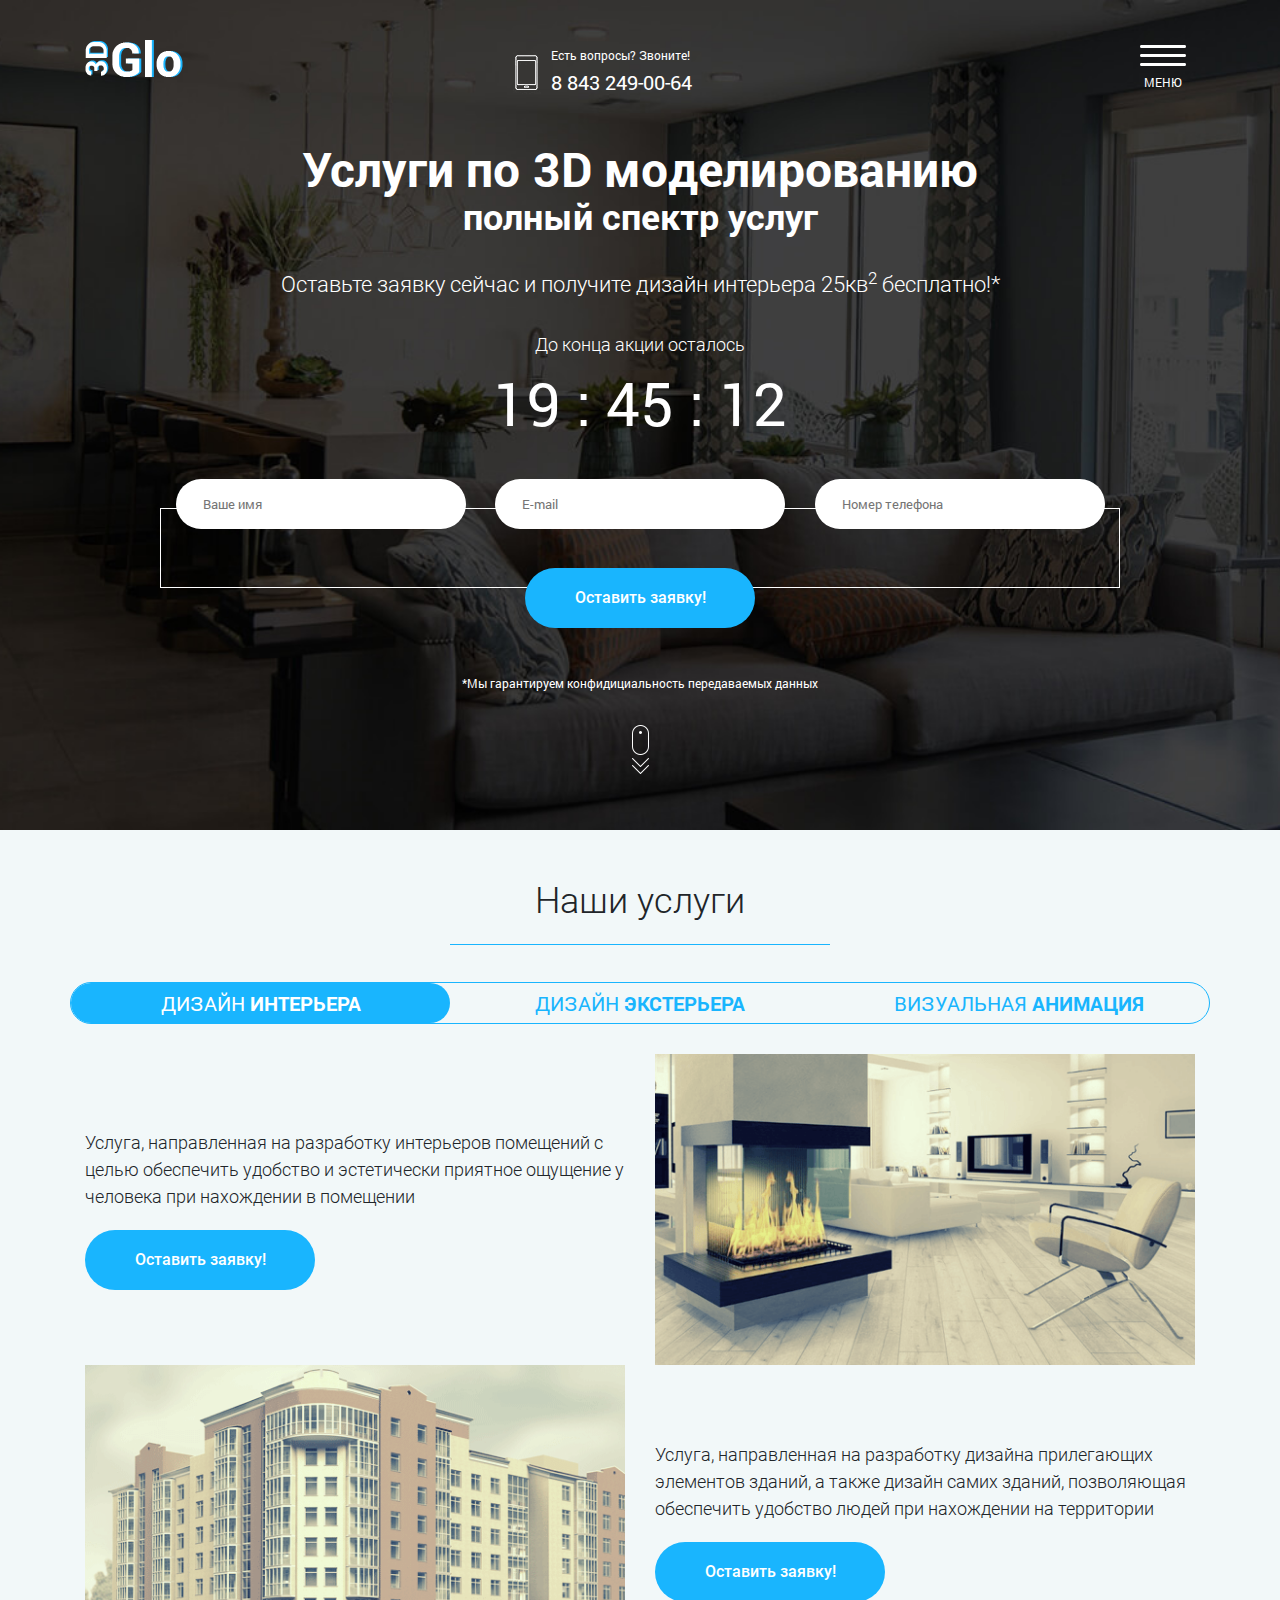
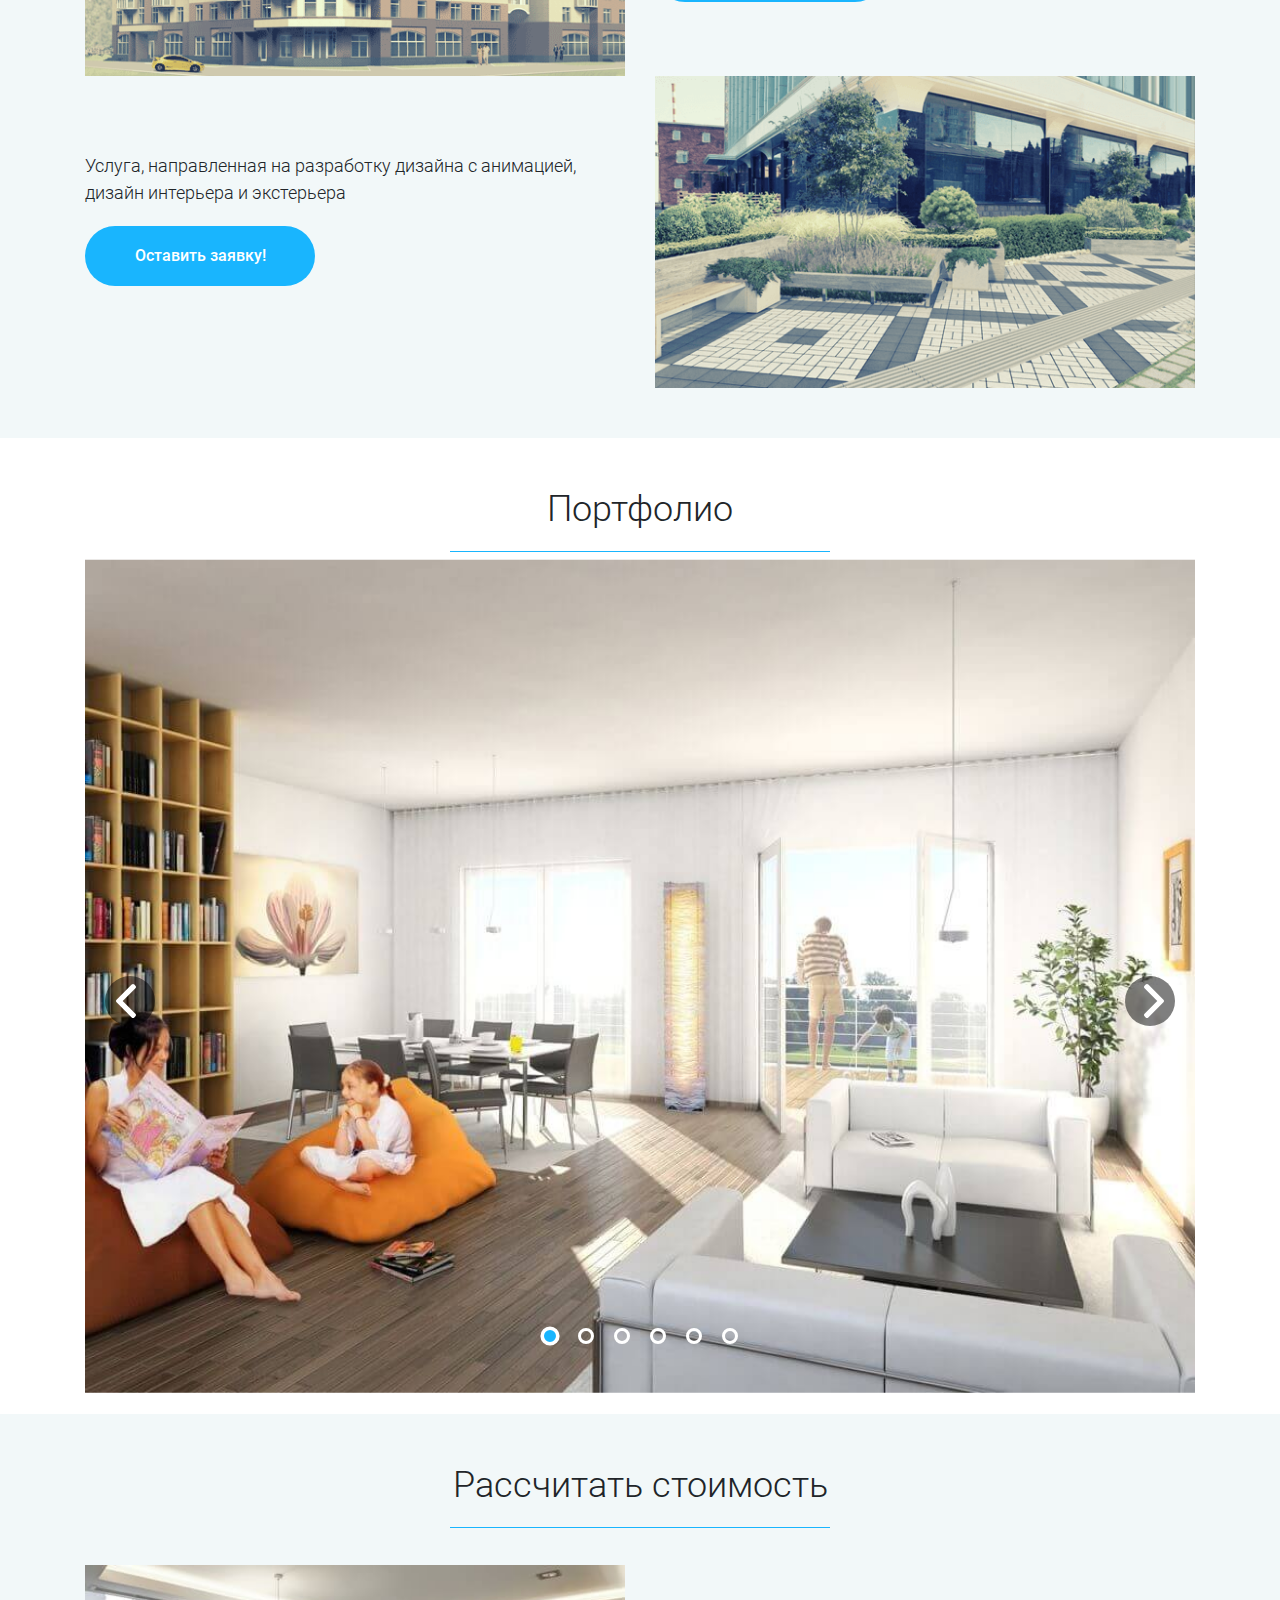
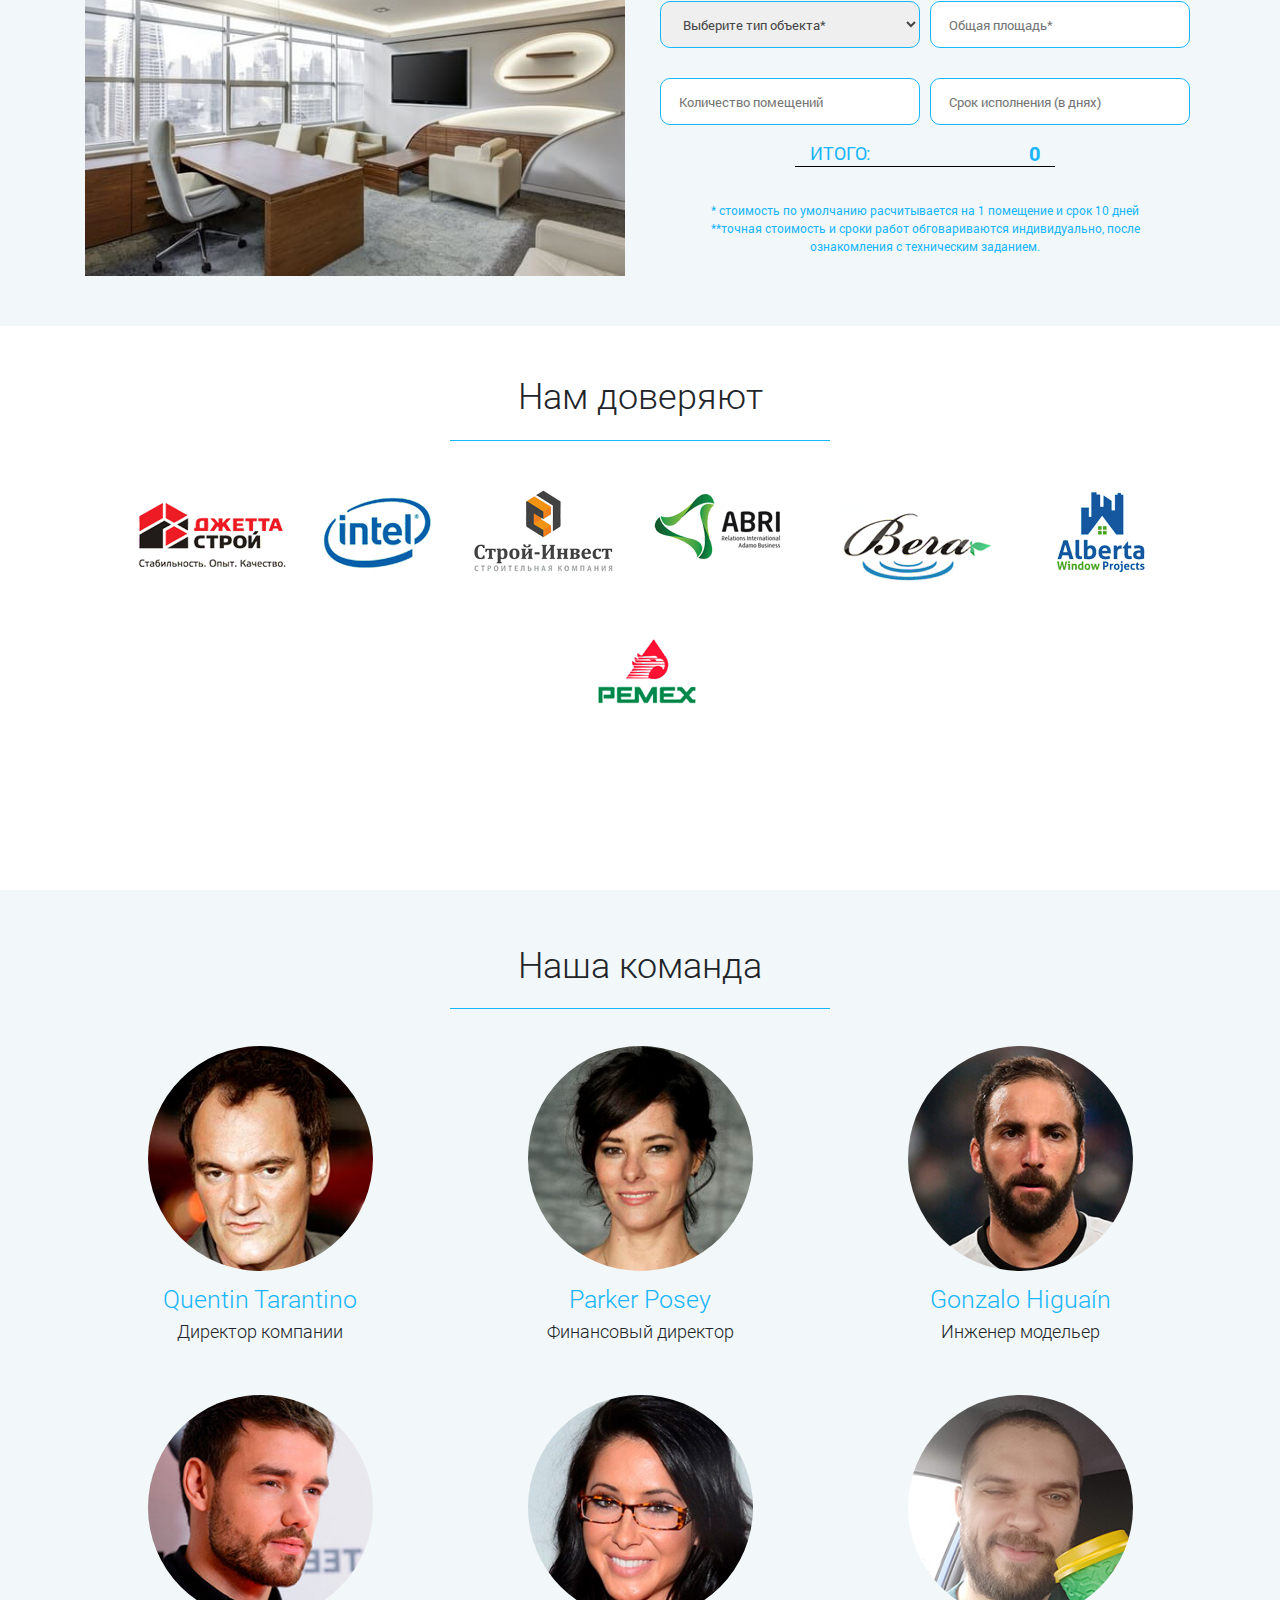
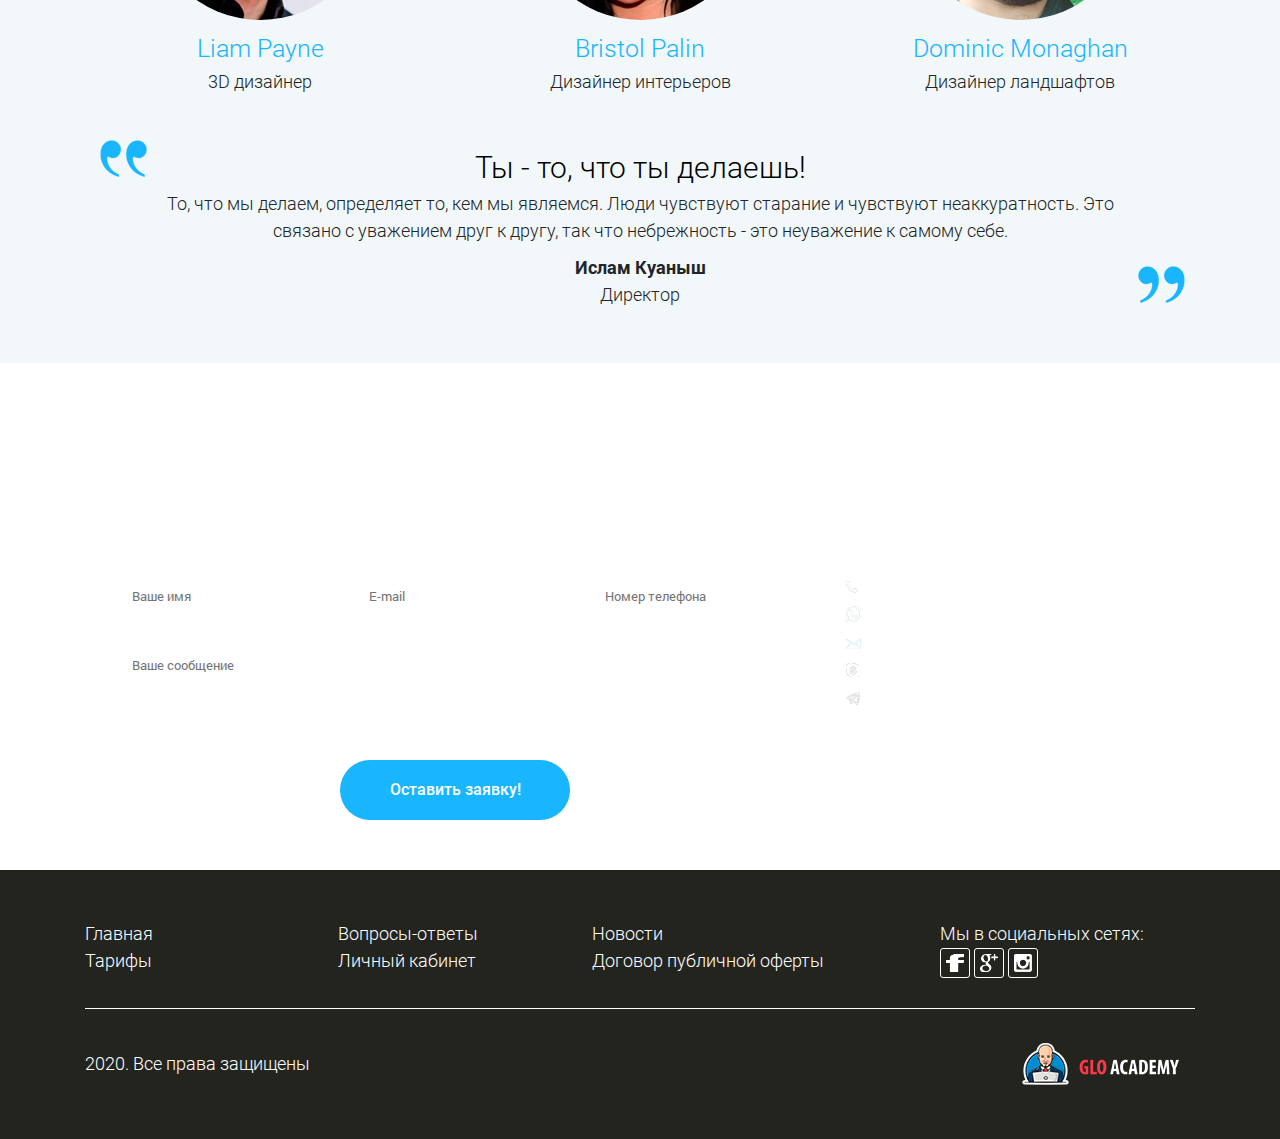
==== 3dGlo/index.html @ 5334dda6 "lesson18" ====
<!DOCTYPE html>
<html lang="ru">

<head>
	<meta charset="UTF-8">
	<meta http-equiv="X-UA-Compatible" content="IE=edge">
	<meta name="viewport" content="width=device-width, initial-scale=1">
	<title>Услуги по 3D моделированию</title>
	<link rel="stylesheet" href="./css/bootstrap.min.css">
	<link rel="stylesheet" href="./css/style.min.css">
	<link rel="apple-touch-icon" sizes="180x180" href="./images/favicon/apple-touch-icon.png">
	<link rel="icon" type="image/png" sizes="32x32" href="./images/favicon/favicon-32x32.png">
	<link rel="icon" type="image/png" sizes="16x16" href="./images/favicon/favicon-16x16.png">
	<link rel="manifest" href="./images/favicon/site.webmanifest">
	<link rel="mask-icon" href="./images/favicon/safari-pinned-tab.svg" color="#5bbad5">
	<meta name="msapplication-TileColor" content="#b91d47">
	<meta name="theme-color" content="#ffffff">
</head>

<body>

<main>
	<header>
		<div class="container">
			<div class="row justify-content-between main-header">
				<div class="col-md-2 col-sm-4 col-4">
					<div class="logo">
						<img class="logo-img" src="images/3dglo.png" alt="...">

					</div>
				</div>
				<div class="col-md-4 col-md-offset-6 col-sm-4 col-sm-offset-2 col-5 col-offset-0">
					<div class="media phone-media">
						<div class="media-left media-middle">
							<img class="media-object" src="images/phone.svg" alt="...">
						</div>
						<div class="media-body">
							<small>Есть вопросы? Звоните!</small>
							<p class="phone">8 843 249-00-64</p>
						</div>
					</div>

				</div>
				<div class="col-md-1 col-sm-2 col-3">
					<div class="menu">
						<img src="images/menu.svg" alt=""><br>
						<small>Меню</small>
					</div>
				</div>
			</div>
		</div>
	</header>

	<h1>Услуги по 3D моделированию</h1>
	<h2>полный спектр услуг</h2>
	<div class="timer">
		<div class="timer-title">Оставьте заявку сейчас и получите дизайн интерьера 25кв<sup>2</sup> бесплатно!*
		</div>
		<div class="timer-action">
			До конца акции осталось
		</div>
		<div class="timer-numbers" id="timer">
			<span id="timer-hours">19</span>
			<span>:</span>
			<span id="timer-minutes">45</span>
			<span>:</span>
			<span id="timer-seconds">12</span>
		</div>
	</div>
	<form id="form1" name="user_form" class="main-form">
		<div class="main-form-input container">
			<div class="row">
				<div class="col-12 col-lg-4">
					<input type="text" class="form-name" id="form1-name" name="user_name" placeholder="Ваше имя" required>
				</div>
				<div class="col-12 col-lg-4">
					<input type="email" class="form-email" id="form1-email" name="user_email" placeholder="E-mail">
				</div>
				<div class="col-12 col-lg-4">
					<input type="tel" class="form-phone" id="form1-phone" name="user_phone" placeholder="Номер телефона" required>
				</div>
			</div>
		</div>
		<div class="container">
			<div class="row justify-content-center">
				<button class="btn form-btn" type="submit">Оставить заявку!</button>
			</div>
		</div>
	</form>
	<small>*Мы гарантируем конфидициальность передаваемых данных</small>
	<br>
	<a href="#service-block"><img src="images/scroll.svg" alt=""></a>
</main>


<menu>
	<a class="close-btn" href="#close">&times;</a>
	<ul>
		<li><a href="#service-block">Наши услуги</a></li>
		<li><a href="#portfolio">Портфолио</a></li>
		<li><a href="#calc">Калькулятор стоимости</a></li>
		<li><a href="#command">Наша команда</a></li>
		<li><a href="#connect">Остались вопросы?</a></li>
	</ul>
</menu>


<div id="service-block" class="service">
	<div class="container">
		<h2>Наши услуги</h2>
		<div class="underline"></div>
		<div class="row service-header">
			<div class="col-12 col-lg-4 service-header-tab active">Дизайн <span>интерьера</span></div>
			<div class="col-12 col-lg-4 service-header-tab">Дизайн <span>экстерьера</span></div>
			<div class="col-12 col-lg-4 service-header-tab">Визуальная <span>анимация</span></div>
		</div>

		<div class="service-tab row">
			<div class="service-outer col-md-6 col-sm-6 col-12">
				<div class="service-inner">
					<div class="service-text">
						<p>Услуга, направленная на разработку интерьеров помещений с целью обеспечить удобство и
							эстетически приятное ощущение у человека при нахождении в помещении</p>
						<button class="btn form-btn popup-btn">Оставить заявку!</button>
					</div>
				</div>
			</div>
			<div class="col-md-6 col-sm-6">
				<img src="images/service/service-1.png" alt="">
			</div>
		</div>


		<div class="service-tab row">
			<div class="col-md-6 col-sm-6">
				<img src="images/service/service-2.png" alt="">
			</div>
			<div class="service-outer col-md-6 col-sm-6 col-12">
				<div class="service-inner">
					<p>Услуга, направленная на разработку дизайна прилегающих элементов зданий, а также дизайн самих
						зданий, позволяющая обеспечить удобство людей при нахождении на территории</p>
					<button class="btn form-btn popup-btn">Оставить заявку!</button>

				</div>
			</div>

		</div>


		<div class="service-tab row">
			<div class="service-outer col-md-6 col-sm-6 col-12">
				<div class="service-inner">
					<p>Услуга, направленная на разработку дизайна с анимацией, дизайн интерьера и экстерьера</p>
					<button class="btn form-btn popup-btn">Оставить заявку!</button>

				</div>
			</div>
			<div class="col-md-6 col-sm-6">
				<img src="images/service/service-3.png" alt="">
			</div>
		</div>


	</div>
</div>

<div id="portfolio" class="portfolio">
	<div class="container">
		<h2>Портфолио</h2>
		<div class="underline"></div>
		<ul class="portfolio-content" id="all-progects">
			<li class="portfolio-item portfolio-item-active"><img src="images/portfilio/portfolio-01.jpg"
																														alt="portfolio"></li>
			<li class="portfolio-item"><img src="images/portfilio/portfolio-04.jpg" alt="portfolio"></li>
			<li class="portfolio-item"><img src="images/portfilio/portfolio-06.jpg" alt="portfolio"></li>
			<li class="portfolio-item"><img src="images/portfilio/portfolio-07.jpg" alt="portfolio"></li>
			<li class="portfolio-item"><img src="images/portfilio/portfolio-08.jpg" alt="portfolio"></li>
			<li class="portfolio-item"><img src="images/portfilio/portfolio-10.jpg" alt="portfolio"></li>
			<a href="#" class="portfolio-btn prev" id="arrow-left"></a>
			<a href="#" class="portfolio-btn next" id="arrow-right"></a>
			<ul class="portfolio-dots">
				<li class="dot dot-active"></li>
				<li class="dot"></li>
				<li class="dot"></li>
				<li class="dot"></li>
				<li class="dot"></li>
				<li class="dot"></li>
			</ul>
		</ul>
	</div>
</div>

<div id="calc" class="calc">
	<div class="container">
		<h2>Рассчитать стоимость</h2>
		<div class="underline"></div>
		<div class="row">
			<div class="col-lg-6 d-none d-lg-block flex">
				<img src="images/calc.jpg" alt="">
			</div>
			<div class="col-lg-6 col-12 flex">
				<div class="calc-block">
					<select class="calc-item calc-type" required>
						<option class="calc-option-title" value="">Выберите тип объекта*</option>
						<option value="1">Интерьер Квартиры</option>
						<option value="1.4">Интерьер Частного дома</option>
						<option value="2">Интерьер Офиса</option>
					</select>
					<input type="text" min="1" step="1" class="calc-item calc-square"
								 placeholder="Общая площадь*">
					<input type="text" min="1" step="1" class="calc-item calc-count"
								 placeholder="Количество помещений">
					<input type="text" min="1" step="1" class="calc-item calc-day"
								 placeholder="Срок исполнения (в днях)">
					<div class="calc-total">ИТОГО: <span id="total">0</span></div>
					<div class="calc-mini">* стоимость по умолчанию расчитывается на 1 помещение и срок 10 дней <br>
						**точная стоимость и сроки работ обговариваются индивидуально, после
						ознакомления с техническим заданием.
					</div>
				</div>

			</div>
		</div>
	</div>
</div>

<div id="companies" class="companies">
	<div class="container">
		<h2>Нам доверяют</h2>
		<div class="underline"></div>
		<div class="companies-wrapper">
			<div class="companies-hor">
				<div class="companies-hor-item"><img src="images/companies/companies-1.png" alt=""></div>
				<div class="companies-hor-item"><img src="images/companies/companies-2.png" alt=""></div>
				<div class="companies-hor-item"><img src="images/companies/companies-3.png" alt=""></div>
				<div class="companies-hor-item"><img src="images/companies/companies-4.png" alt=""></div>
				<div class="companies-hor-item"><img src="images/companies/companies-5.png" alt=""></div>
				<div class="companies-hor-item"><img src="images/companies/companies-6.png" alt=""></div>
				<div class="companies-hor-item"><img src="images/companies/companies-7.png" alt=""></div>
			</div>
		</div>
	</div>
</div>

<div id="command" class="command">
	<div class="container">
		<h2>Наша команда</h2>
		<div class="underline"></div>
		<div class="row">
			<div class="col-md-4 col-sm-6 col-12">
				<img class="command__photo" src="images/command/command-1.jpg"
						 data-img="images/command/command-1a.jpg" alt="">
				<div class="description">Quentin Tarantino</div>
				<p>Директор компании</p>
			</div>
			<div class="col-md-4 col-sm-6 col-12">
				<img class="command__photo" src="images/command/command-2.jpg"
						 data-img="images/command/command-2a.jpg" alt="">
				<div class="description">Parker Posey</div>
				<p>Финансовый директор</p>
			</div>
			<div class="col-md-4 col-sm-6 col-12">
				<img class="command__photo" src="images/command/command-3.jpg"
						 data-img="images/command/command-3a.jpg" alt="">
				<div class="description">Gonzalo Higuaín</div>
				<p>Инженер модельер</p>
			</div>
			<div class="col-md-4 col-sm-6 col-12">
				<img class="command__photo" src="images/command/command-4.jpg"
						 data-img="images/command/command-4a.jpg" alt="">
				<div class="description">Liam Payne</div>
				<p>3D дизайнер</p>
			</div>
			<div class="col-md-4 col-sm-6 col-12">
				<img class="command__photo" src="images/command/command-5.jpg"
						 data-img="images/command/command-5a.jpg" alt="">
				<div class="description">Bristol Palin</div>
				<p>Дизайнер интерьеров</p>
			</div>
			<div class="col-md-4 col-sm-6 col-12">
				<img class="command__photo" src="images/command/command-6.jpg"
						 data-img="images/command/command-6a.jpg" alt="">
				<div class="description">Dominic Monaghan</div>
				<p>Дизайнер ландшафтов</p>
			</div>
		</div>
		<div class="quote">
			<img class="cov-left" src="images/command/cov-1.png" alt="">
			<div class="description">Ты - то, что ты делаешь!</div>
			<p>То, что мы делаем, определяет то, кем мы являемся. Люди чувствуют старание и чувствуют
				неаккуратность.
				Это<br> связано с уважением друг к другу, так что небрежность - это неуважение к самому себе.</p>
			<span>Ислам Куаныш</span>
			<p>Директор</p>
			<img class="cov-right" src="images/command/cov-2.png" alt="">
		</div>
	</div>
</div>

<div id="connect" class="connect">
	<div class="container">
		<h2>Остались вопросы?</h2>
		<div class="underline"></div>
		<div class="description">Задайте их в форме ниже и наши специалисты свяжуться с Вами!</div>
		<div class="row">
			<div class="col-md-8 col-sm-8 col-12">
				<form id="form2" name="user_form" class="footer-form">
					<div class="footer-form-input">
						<div class="row">
							<div class="col-md-4 col-md-offset-0 col-sm-12 col-sm-offset-0">
								<input class="top-form" id="form2-name" type="text" name="user_name"
											 placeholder="Ваше имя" required>
							</div>
							<div class="col-md-4 col-md-offset-0 col-sm-12 col-sm-offset-0">
								<input class="top-form form-email" id="form2-email" type="email" name="user_email"
											 placeholder="E-mail">
							</div>
							<div class="col-md-4 col-md-offset-0 col-sm-12 col-sm-offset-0">
								<input class="top-form form-phone" id="form2-phone" type="tel" name="user_phone"
											 placeholder="Номер телефона" required>
							</div>
							<div class="col-md-12 col-sm-12 col-12">
								<input class="mess" id="form2-message" name="user_message"
											 placeholder="Ваше сообщение">
							</div>
						</div>
					</div>

					<div class="justify-content-center">
						<div>
							<button class="btn form-btn" type="submit">Оставить заявку!</button>
						</div>
					</div>
				</form>
			</div>

			<div class="col-md-4 col-sm-4 col-12">
				<div class="connect-adress">
					<img src="images/connect/phone.svg" alt="">
					<p>+ 7 843 249 00 64</p>
				</div>
				<div class="connect-adress">
					<img src="images/connect/whatsapp.svg" alt="">
					<p>+ 7 843 249 00 64</p>
				</div>
				<div class="connect-adress">
					<img src="images/connect/letter.svg" alt="">
					<p>manager@glo-academy.ru</p>
				</div>
				<div class="connect-adress">
					<img src="images/connect/skype.svg" alt="">
					<p>skype: glo-academy</p>
				</div>
				<div class="connect-adress">
					<img src="images/connect/tele.svg" alt="">
					<p>telegram: glo-academy</p>
				</div>
				<p>График работы: с 9-00 до 18-00. Пн.-Пт.</p>
			</div>
		</div>
	</div>
</div>

<footer>
	<div class="container">
		<div class="row justify-content-between">
			<div class="col-md-2 col-sm-2 col-12">
				<a href="#">Главная</a><br>
				<a href="#">Тарифы</a><br>
			</div>
			<div class="col-md-2 col-sm-3 col-12">
				<a href="#">Вопросы-ответы</a><br>
				<a href="#">Личный кабинет</a><br>
			</div>
			<div class="col-md-3 col-sm-4 col-12">
				<a href="#">Новости</a><br>
				<a href="#">Договор публичной оферты</a><br>
			</div>
			<div class="col-md-3 col-md-offset-2 col-sm-3 col-sm-offset-0 col-12 col-offset-0">
				<p>Мы в социальных сетях:</p>
				<a href=""><img src="images/footer/face.svg" alt=""></a>
				<a href=""><img src="images/footer/google.svg" alt=""></a>
				<a href=""><img src="images/footer/insta.svg" alt=""></a>
			</div>
		</div>
		<div class="line"></div>
		<div class="row">
			<div class="col-md-6 col-sm-6 col-12 d-flex align-items-center">
				<p>2020. Все права защищены</p>
			</div>
			<div class="col-md-6 col-sm-6 col-12 web">
				<img src="./images/footer/academy.png" alt="">
			</div>
		</div>
	</div>
</footer>

<div class="popup">
	<div class="popup-content">
		<button class="popup-close">&times;</button>
		<div class="main-form">
			<h3>Введите свои данные для связи с нами!</h3>
			<form id="form3" name="user_form">
				<div>
					<input type="text" class="form-name" id="form3-name" name="user_name" placeholder="Ваше имя"
								 required>
				</div>
				<div>
					<input type="tel" class="form-phone" id="form3-phone" name="user_phone"
								 placeholder="Ваш номер телефона" required>
				</div>
				<div>
					<input type="email" class="form-email" id="form3-email" name="user_email"
								 placeholder="Ваш E-mail">
				</div>
				<button class="btn form-btn" type="submit">Оставить заявку!</button>
			</form>
		</div>
	</div>
</div>
<script src="./script.js"> </script>
</body>
</html>
---- 3dGlo/css/style.min.css ----
@font-face{font-family:Roboto;src:url(../fonts/Roboto-Light.eot);src:url(../fonts/Roboto-Light.eot?#iefix) format("embedded-opentype"),url(../fonts/Roboto-Light.woff2) format("woff2"),url(../fonts/Roboto-Light.woff) format("woff"),url(../fonts/Roboto-Light.ttf) format("truetype"),url(../fonts/Roboto-Light.svg#Roboto-Light) format("svg");font-weight:300;font-style:normal;font-display:swap}@font-face{font-family:Roboto;src:url(../fonts/Roboto-Regular.eot);src:url(../fonts/Roboto-Regular.eot?#iefix) format("embedded-opentype"),url(../fonts/Roboto-Regular.woff2) format("woff2"),url(../fonts/Roboto-Regular.woff) format("woff"),url(../fonts/Roboto-Regular.ttf) format("truetype"),url(../fonts/Roboto-Regular.svg#Roboto-Regular) format("svg");font-weight:400;font-style:normal;font-display:swap}@font-face{font-family:Roboto;src:url(../fonts/Roboto-Medium.eot);src:url(../fonts/Roboto-Medium.eot?#iefix) format("embedded-opentype"),url(../fonts/Roboto-Medium.woff2) format("woff2"),url(../fonts/Roboto-Medium.woff) format("woff"),url(../fonts/Roboto-Medium.ttf) format("truetype"),url(../fonts/Roboto-Medium.svg#Roboto-Medium) format("svg");font-weight:500;font-style:normal;font-display:swap}@font-face{font-family:Roboto;src:url(../fonts/Roboto-Bold.eot);src:url(../fonts/Roboto-Bold.eot?#iefix) format("embedded-opentype"),url(../fonts/Roboto-Bold.woff2) format("woff2"),url(../fonts/Roboto-Bold.woff) format("woff"),url(../fonts/Roboto-Bold.ttf) format("truetype"),url(../fonts/Roboto-Bold.svg#Roboto-Bold) format("svg");font-weight:700;font-style:normal;font-display:swap}html{font-size:10px}.flex{display:-webkit-box;display:-ms-flexbox;display:flex;-ms-flex-wrap:wrap;flex-wrap:wrap}img{max-width:100%}body{font-family:Roboto,sans-serif;font-weight:400;text-align:center;font-size:1.8rem}body .container{max-width:1140px}body .btn.active.focus,body .btn.active:focus,body .btn.focus,body .btn:active.focus,body .btn:active:focus,body .btn:focus{outline:0}body a:focus,body button:active,body button:focus,body input:focus,body textarea:focus{outline:0}body .menu:hover{cursor:pointer}body menu{position:fixed;width:50%;height:100vh;background-color:#000;opacity:.9;left:0;margin:0;top:0;z-index:99;display:-webkit-box;display:-ms-flexbox;display:flex;-webkit-box-align:center;-ms-flex-align:center;align-items:center;-webkit-box-pack:center;-ms-flex-pack:center;justify-content:center;-webkit-transform:translateX(-100%);transform:translateX(-100%)}body .active-menu{-webkit-transition:1s;transition:1s;-webkit-transform:translateX(100%);transform:translateX(100%)}body ul{list-style:none;padding:0;margin:0;line-height:3}body li a{font-size:2rem;color:#fff}body a:hover{text-decoration:none;color:#19b5fe}body p{font-weight:300;margin:0}body .close-btn{position:fixed;top:30px;left:30px;font-size:3rem;-webkit-transition:.2s;transition:.2s;-webkit-transform-origin:50% 53%;transform-origin:50% 53%;display:block;line-height:3rem;text-align:center;width:3rem;height:3rem;color:#19b5fe}body .close-btn:hover{-webkit-transform:rotate(180deg);transform:rotate(180deg)}body .underline{display:inline-block;border-bottom:1px solid #19b5fe;width:38rem;margin-bottom:3rem}body h1{font-size:4.8rem;font-family:Roboto,sans-serif;font-weight:700;letter-spacing:.1px;line-height:.9}body h2{font-size:3.6rem;font-weight:300;margin-bottom:2rem}body .description{font-size:2.5rem}body small{font-size:1.2rem}body .main-form input{width:29rem;height:5rem;border-radius:5rem;font-size:1.3rem;border:none;padding-left:2.7rem;color:#000}body .form-btn{display:block;font-size:1.6rem;color:#fff;font-family:Roboto,sans-serif;font-weight:500;background-color:#19b5fe;border-radius:5rem;width:23rem;height:6rem;margin-top:20px}body .btn.focus,body .btn:focus,body .btn:hover{color:#fff}body button:hover{background-color:#ade4f4}main{padding-top:1rem;padding-bottom:2.6rem;background:url(../images/main-bg.jpg) center/cover no-repeat fixed;color:#fff}main h2{font-family:Roboto,sans-serif;font-weight:700}main header{text-align:left;padding-top:3rem;padding-bottom:3rem}main header .menu{text-align:center}main header .menu small{text-transform:uppercase}main header .logo-img{max-width:100%}main header .phone-media{text-align:left;display:-webkit-box;display:-ms-flexbox;display:flex;-webkit-box-align:center;-ms-flex-align:center;align-items:center}main header .phone-media .media-object{margin-top:8px;margin-right:10px}main header .phone-media .media-body small{font-size:1.15rem}main header .phone-media .phone{font-family:Roboto,sans-serif;font-weight:400;font-size:2rem}main header .main-header{margin-bottom:2rem}main .timer{margin-top:3rem;margin-bottom:6rem}main .timer-action,main .timer-title{font-weight:300}main .timer-title{font-size:2.2rem}main .timer-action{margin-top:3rem}main .timer-numbers{font-size:6rem}main .main-form-input{display:inline-block;width:96rem;height:8rem;border:1px solid #fefefe}main .main-form-input input{-webkit-transform:translateY(-3rem);transform:translateY(-3rem)}main .main-form .form-btn{display:inline-block;text-align:center;-webkit-transform:translateY(-4rem);transform:translateY(-4rem)}main a{display:inline-block;margin:3rem auto;-webkit-transition:1s;transition:1s}.service{background-color:#f2f8f9;padding:5rem}.service-header{border:1px solid #19b5fe;border-radius:3rem;margin-bottom:3rem;display:-webkit-box;display:-ms-flexbox;display:flex;-ms-flex-wrap:wrap;flex-wrap:wrap;-webkit-box-pack:justify;-ms-flex-pack:justify;justify-content:space-between}.service-header-tab{-webkit-box-flex:1;-ms-flex-positive:1;flex-grow:1;height:auto;text-transform:uppercase;vertical-align:middle;padding:.5rem 1rem;cursor:pointer;margin:0;font-weight:400;color:#19b5fe;font-size:2rem}.service-header-tab.active{background-color:#19b5fe;border-radius:3rem;color:#fff!important}.service-header-tab span{font-weight:700}.service .description{font-weight:300;color:#19b5fe}.service .service-outer{text-align:left}.service .service-inner{padding:14% 0 0}.service img{width:100%}.portfolio{padding:5rem 0}.portfolio-content{position:relative;height:775px;margin:0 auto;display:block}@media (max-width:1024px){.portfolio-content{height:650px}}.portfolio-item{position:absolute;top:50%;left:50%;-webkit-transform:translate(-50%,-50%);transform:translate(-50%,-50%);width:100%;opacity:0;-webkit-transition:opacity .5s;transition:opacity .5s}.portfolio-item img{height:auto;width:100%;position:absolute;top:50%;left:50%;-webkit-transform:translate(-50%,-50%);transform:translate(-50%,-50%)}.portfolio-item-active{opacity:1;-webkit-transition:opacity .5s;transition:opacity .5s}.portfolio-btn{position:absolute;cursor:pointer;top:50%;z-index:5;width:50px;height:50px;background-color:rgba(0,0,0,.5);background-repeat:no-repeat;background-size:34px;border-radius:50%;-webkit-transition:background-color .2s;transition:background-color .2s}.portfolio-btn.prev{left:20px;background-image:url(../images/icons/left-arrow.svg);background-position:25% 50%}.portfolio-btn.next{right:20px;background-image:url(../images/icons/right-arrow.svg);background-position:75% 50%}.portfolio-btn:hover{background-color:rgba(0,0,0,.8);-webkit-transition:background-color .2s;transition:background-color .2s}.portfolio-dots{position:absolute;bottom:20px;width:100%;margin:20px auto 0;display:-webkit-box;display:-ms-flexbox;display:flex;-webkit-box-pack:center;-ms-flex-pack:center;justify-content:center;z-index:5}.portfolio-dots .dot{cursor:pointer;height:16px;width:16px;margin:0 10px;border-radius:50%;border:solid #fff;display:inline-block;-webkit-transition:background-color,-webkit-transform .4s;transition:background-color,transform .4s,-webkit-transform .4s}.portfolio-dots .dot-active{background-color:#19b5fe;-webkit-transform:scale(1.2);transform:scale(1.2)}.portfolio-dots .dot:hover{background-color:#53c6fe;-webkit-transform:scale(1.2);transform:scale(1.2)}.prove{padding:5rem;background-color:#f2f8f9}.prove img{border-bottom:1px solid #19b5fe;padding-bottom:1rem}.companies{padding:5rem}.companies .companies-hor{width:100%;margin-bottom:6.4rem}.companies .companies-hor-item{margin:0 1.2rem;display:inline-block;height:140px}.companies img{vertical-align:middle}.command{background-color:#f2f8f9;padding:5.5rem}.command p{margin-bottom:5rem}.command .description{font-weight:300;color:#19b5fe}.command .quote{position:relative}.command .quote .description{font-size:3rem;color:#000}.command .quote p{margin-bottom:0}.command .quote span{display:inline-block;margin-top:1rem;font-family:Roboto,sans-serif;font-weight:700}.command .quote .cov-left{position:absolute;top:-.5rem;left:1.5rem}.command .quote .cov-right{position:absolute;bottom:-.5rem;right:1rem}.command img{margin-bottom:1rem}.command__photo{width:225px;border-radius:50%}.calc{padding:5rem;background-color:#f2f8f9}.calc img{margin:auto;width:100%}.calc-block{display:-webkit-box;display:-ms-flexbox;display:flex;-ms-flex-wrap:wrap;flex-wrap:wrap;-ms-flex-pack:distribute;justify-content:space-around;margin:auto}.calc-item{-ms-flex-preferred-size:48%;flex-basis:48%;min-width:200px;height:47px;border-radius:1rem;border:1px solid #19b5fe;margin:15px 0;color:#464646;font-size:13px;font-weight:400;padding-left:18px;outline:transparent}.calc-total{border-bottom:1px solid #000;-ms-flex-preferred-size:48%;flex-basis:48%;color:#19b5fe;font-size:18px;text-align:left;padding:0 15px;line-height:26px;min-width:200px}.calc-total span{float:right;font-size:20px;font-weight:700}.calc-mini{margin:34px auto 0;color:#19b5fe;font-size:12px;font-weight:400;max-width:435px}.calc input[type=number]{-moz-appearance:textfield}.calc input[type=number]:focus,.calc input[type=number]:hover{-moz-appearance:number-input}.calc input[type=number]::-webkit-inner-spin-button,.calc input[type=number]::-webkit-outer-spin-button{-webkit-appearance:none;margin:0}.connect{padding-top:5rem;padding-bottom:5rem;background-image:url(../images/connect/connect-bg.jpg);background-attachment:fixed;background-position:center;color:#fff}.connect .row{margin-left:0;margin-right:0}.connect .form-btn{margin:auto}.connect .description{font-weight:300;margin-top:-2rem;margin-bottom:4rem}.connect .underline{border-bottom:1px solid #fff}.connect .footer-form .top-form{width:100%;height:4.9rem;border-radius:.7rem;font-size:1.3rem;border:none;padding-left:1.7rem;color:#000}.connect .footer-form .mess{width:100%;border-radius:1rem;font-size:1.3rem;border:none;padding-top:1rem;padding-left:1.7rem;padding-bottom:6rem;color:#000;margin-top:2rem;margin-bottom:2rem;height:10rem}.connect-adress{text-align:left}.connect-adress img,.connect-adress p{display:inline-block}.connect-adress img{border:1px solid #fff;border-radius:3px;padding:5px;margin-right:1rem}.connect p{text-align:left}footer{background-color:#24241f;padding:5rem;text-align:left;color:#fff}footer a{font-weight:300;color:#fff}footer a img{text-align:center;border:1px solid #fff;border-radius:3px;padding:.5rem;height:3rem;width:3rem}footer .line{margin:3rem auto;border-bottom:1px solid #fff}footer .web{text-align:right}.popup{display:none;position:fixed;left:0;top:0;bottom:0;width:100%;height:100%;z-index:9;background-color:rgba(0,0,0,.5)}.popup .main-form input{display:block;left:0;width:100%;margin-right:0;margin-top:1.5rem}.popup h3{color:#fff}.popup .popup-content{position:fixed;text-align:center;width:40rem;left:38%;top:10%;-webkit-transform:translateX(-50px);transform:translateX(-50px);padding:2rem 6rem;background-color:#24241f}.popup .form-btn{width:100%;margin-bottom:3rem;margin-top:1.5rem}.popup .popup-close{position:absolute;z-index:999999;top:0;right:1rem;width:2rem;text-align:center;border:none;background:#24241f;font-size:3rem;color:#19b5fe}.thanks-block{padding-top:10rem;background-image:url(../images/main-bg.jpg);background-position:center;text-align:center;height:50rem}.thanks-block h2{color:#19b5fe;margin-bottom:2rem}.thanks-block h3{font-size:2rem;color:#19b5fe;margin-bottom:2rem}.thanks-block h4{font-size:2rem;text-transform:uppercase}.thanks-block a{color:#fff}@media (max-width:991px){body{font-size:1.5rem}body h1{font-size:4rem}body h2{font-size:3rem}body .main-form input{display:block}body .connect .col-sm-12{padding-left:0}body .connect .footer-form input{display:block;margin-bottom:1rem}body .form-btn{margin-left:0}main header .phone-media .phone{font-size:1.8rem}main .description{margin-bottom:2rem}main .main-form-input{width:100%;border:none;height:auto}main .main-form-input input{-webkit-transform:translateY(0);transform:translateY(0);display:inline-block;text-align:center;margin-bottom:1rem;padding-left:0}main .main-form .form-btn{margin:auto;-webkit-transform:translateY(0);transform:translateY(0)}.service-inner{padding:0}.service img{margin-bottom:5rem}.portfolio-content{height:565px;width:100%}.portfolio a{font-size:1.2rem}.portfolio .row{display:none}.portfolio .slider{display:inline-block;width:360px}.process p{font-size:2.3rem}.calc-mini{max-width:100%}}@media (max-width:767px){body{font-size:1.3rem}body ul{line-height:3}body li a{font-size:1.5rem}body .underline{width:30rem}body h1{font-size:3.3rem}body h2{font-size:2.5rem}body .description{font-size:2rem}main a{margin:1rem auto}main header{padding-top:1rem;padding-bottom:1rem}main header .phone-media{text-align:left;line-height:1.5rem}main header .phone-media .phone{font-family:Roboto,sans-serif;font-size:1.3rem;font-weight:700}.service .description,main .main-form .form-btn{margin-top:3rem}.service-inner{padding:0}.portfolio{height:100%}.portfolio-content{height:400px}.portfolio-dots{display:none}.portfolio a{font-size:1rem}.portfolio .tabs ul{border:none}.portfolio .tabs ul li{margin-bottom:1rem;border:1px solid #19b5fe;border-radius:3rem}.process .circle{display:block;margin:0 auto}.process p{padding:0;margin-top:0;margin-bottom:3rem}.command .quote img,.process img{display:none}.connect .col-sm-12{padding-right:0}.connect .form-btn{width:100%;height:5rem;font-size:1.3rem;margin-bottom:1rem}footer .web{text-align:left}.popup .popup-content{left:30%}}@media (max-width:690px){body .form-btn{height:4rem}.popup-content{left:25%}.portfolio-btn{width:40px;height:40px}.portfolio-btn.next{right:10px}.portfolio-btn.prev{left:10px}}@media (max-width:575px){.service img{display:none}.calc-mini{max-width:330px}}@media (max-width:500px){.popup .popup-content{left:18%}.portfolio-content{height:240px}}@media (max-width:448px){body nav{width:100%}body .active-menu{-webkit-transform:translateX(0);transform:translateX(0)}body .underline{width:100%}body h1{font-size:2.2rem}body h2{font-size:2rem}body .description{font-size:1.5rem}main header{padding-bottom:0}main header .phone-media img,main header .phone-media small{display:none}main header .menu,main header .phone-media .phone{margin-top:1rem}main header .menu small{display:none}.service .form-btn{width:16rem;height:5rem}.process p{font-size:1.8rem}.command img{width:100%}.popup .popup-content{left:15%;width:100%}.portfolio-btn{width:35px;height:35px}.portfolio-btn.next{right:5px}.portfolio-btn.prev{left:5px}}
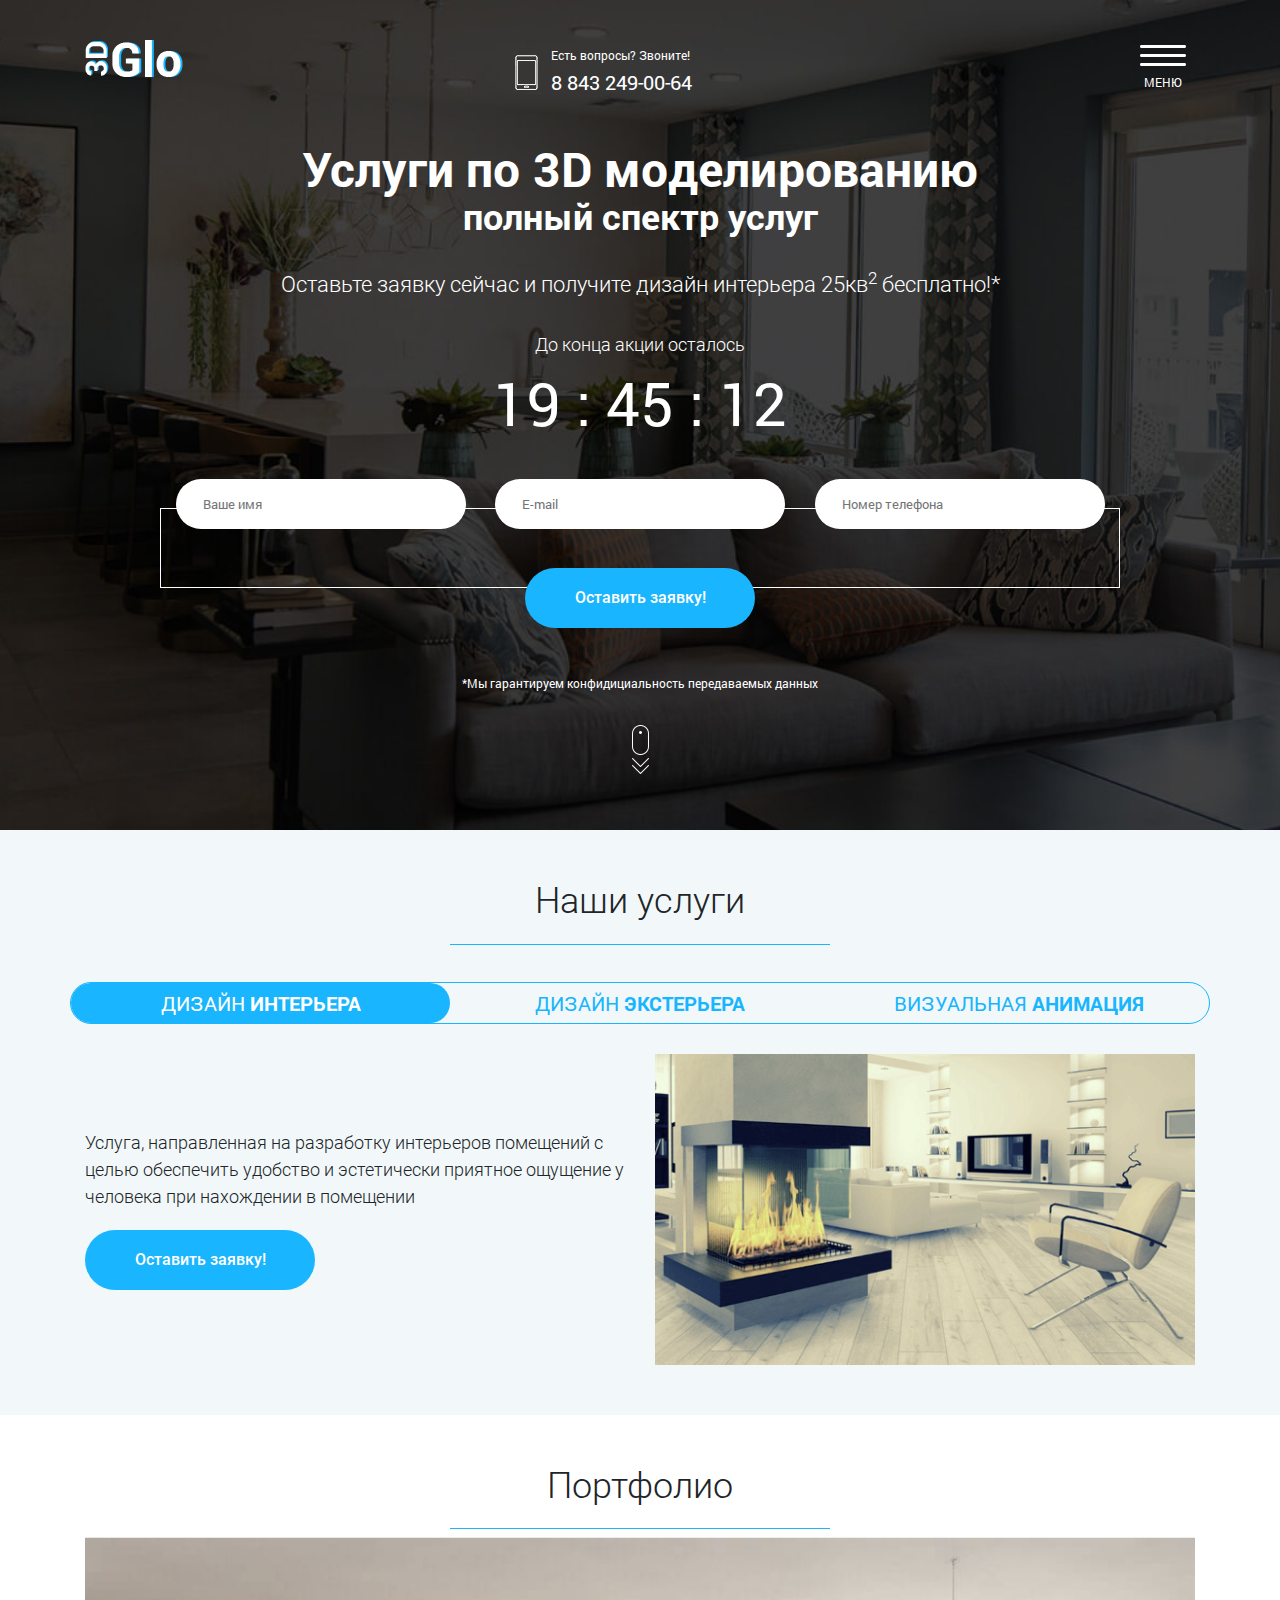
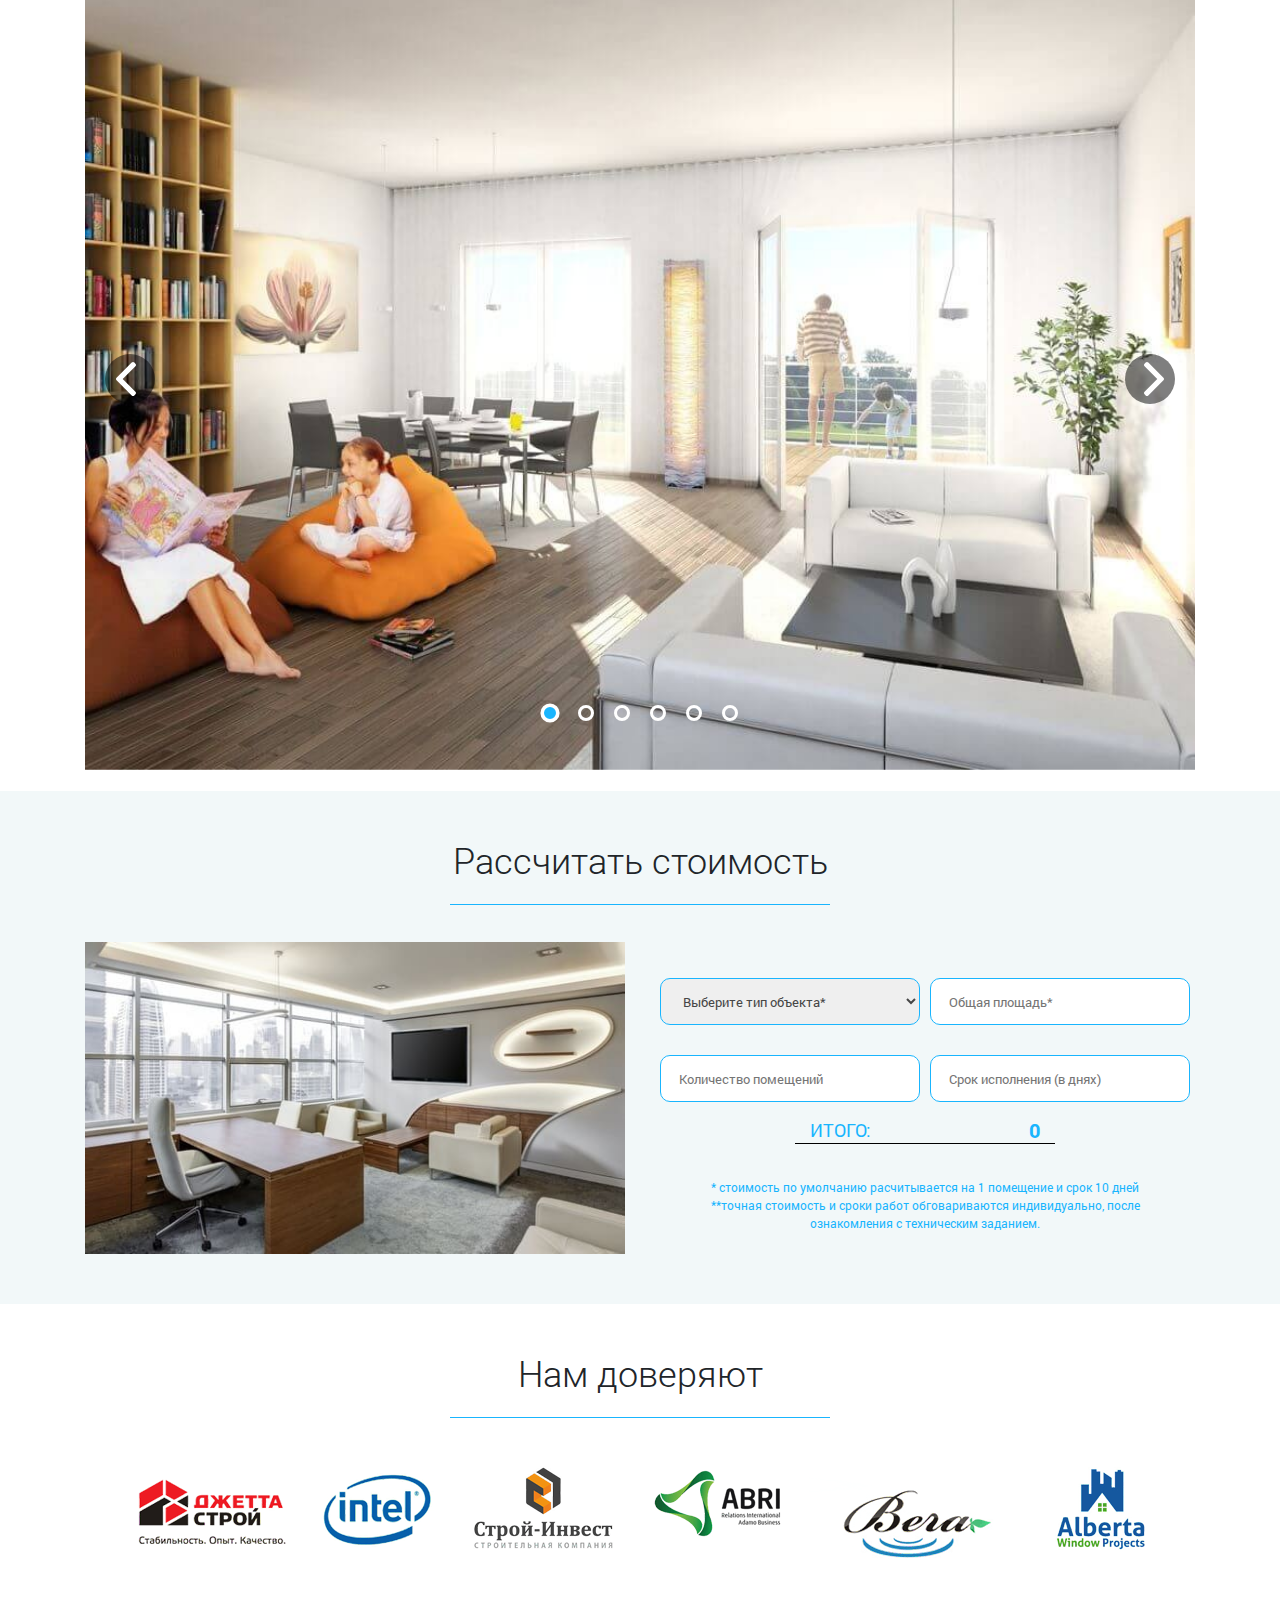
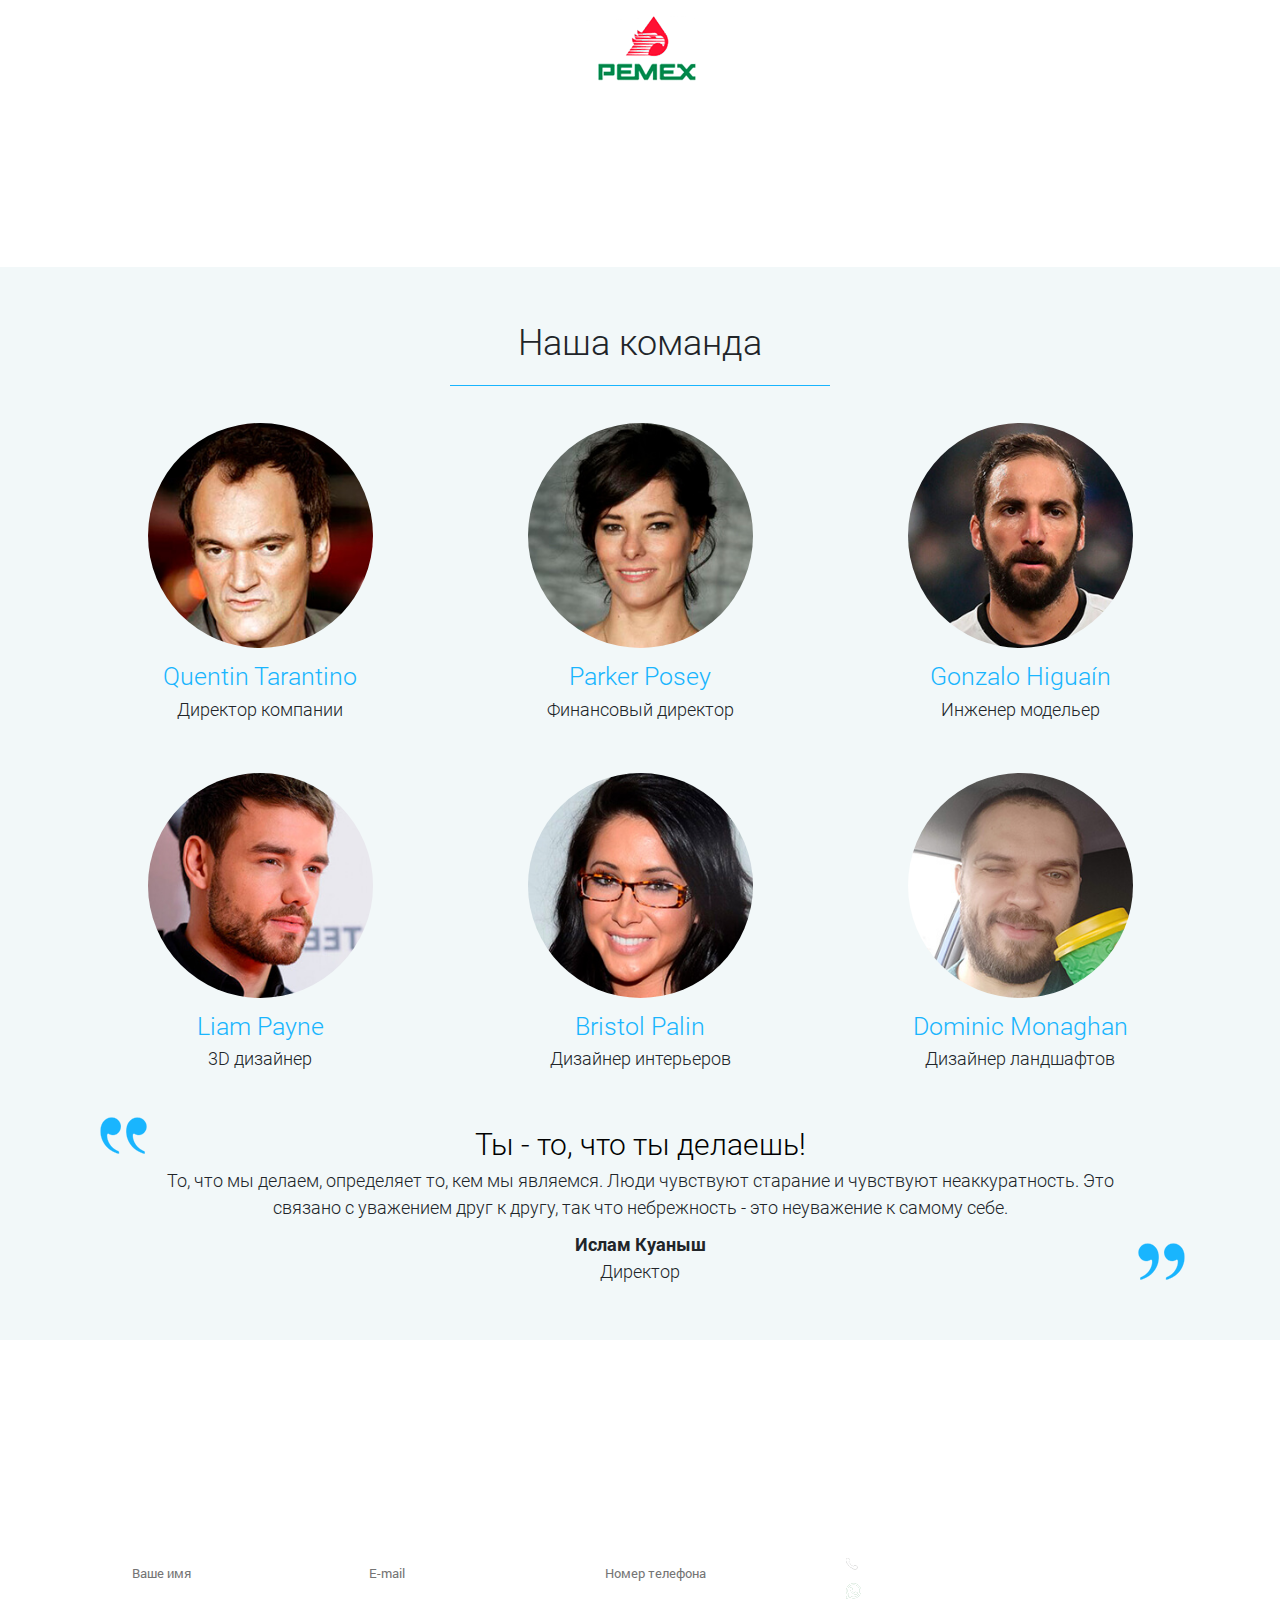
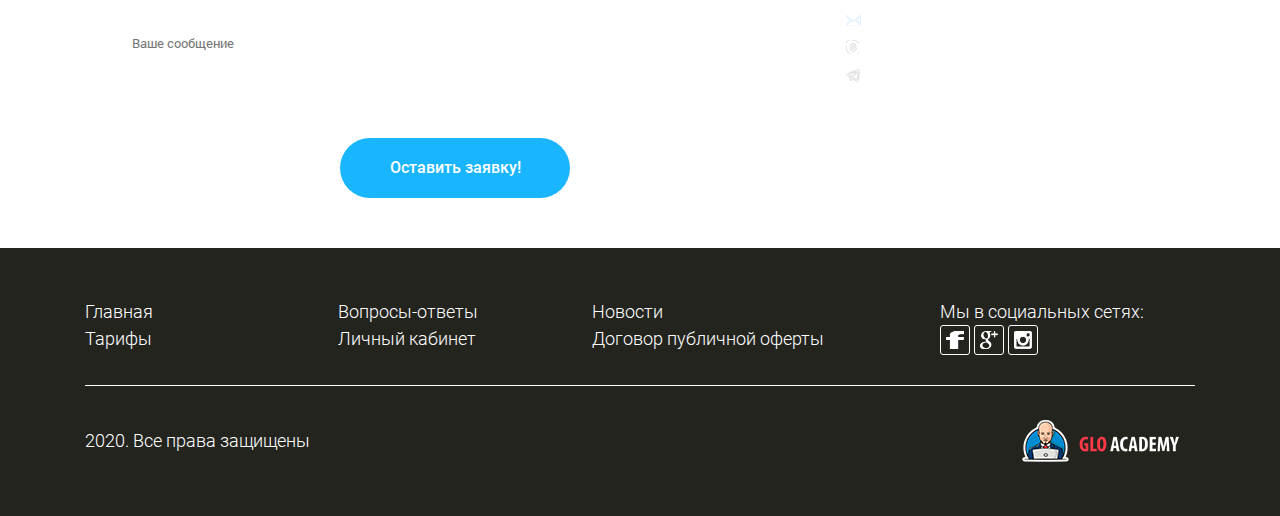
==== commit 994cd950: "lesson20" ====
--- a/3dGlo/index.html
+++ b/3dGlo/index.html
@@ -131,7 +131,7 @@
 		</div>
 
 
-		<div class="service-tab row">
+		<div class="service-tab row d-none">
 			<div class="col-md-6 col-sm-6">
 				<img src="images/service/service-2.png" alt="">
 			</div>
@@ -147,7 +147,7 @@
 		</div>
 
 
-		<div class="service-tab row">
+		<div class="service-tab row d-none">
 			<div class="service-outer col-md-6 col-sm-6 col-12">
 				<div class="service-inner">
 					<p>Услуга, направленная на разработку дизайна с анимацией, дизайн интерьера и экстерьера</p>
--- a/3dGlo/css/style.min.css
+++ b/3dGlo/css/style.min.css
@@ -1 +1,1182 @@
-@font-face{font-family:Roboto;src:url(../fonts/Roboto-Light.eot);src:url(../fonts/Roboto-Light.eot?#iefix) format("embedded-opentype"),url(../fonts/Roboto-Light.woff2) format("woff2"),url(../fonts/Roboto-Light.woff) format("woff"),url(../fonts/Roboto-Light.ttf) format("truetype"),url(../fonts/Roboto-Light.svg#Roboto-Light) format("svg");font-weight:300;font-style:normal;font-display:swap}@font-face{font-family:Roboto;src:url(../fonts/Roboto-Regular.eot);src:url(../fonts/Roboto-Regular.eot?#iefix) format("embedded-opentype"),url(../fonts/Roboto-Regular.woff2) format("woff2"),url(../fonts/Roboto-Regular.woff) format("woff"),url(../fonts/Roboto-Regular.ttf) format("truetype"),url(../fonts/Roboto-Regular.svg#Roboto-Regular) format("svg");font-weight:400;font-style:normal;font-display:swap}@font-face{font-family:Roboto;src:url(../fonts/Roboto-Medium.eot);src:url(../fonts/Roboto-Medium.eot?#iefix) format("embedded-opentype"),url(../fonts/Roboto-Medium.woff2) format("woff2"),url(../fonts/Roboto-Medium.woff) format("woff"),url(../fonts/Roboto-Medium.ttf) format("truetype"),url(../fonts/Roboto-Medium.svg#Roboto-Medium) format("svg");font-weight:500;font-style:normal;font-display:swap}@font-face{font-family:Roboto;src:url(../fonts/Roboto-Bold.eot);src:url(../fonts/Roboto-Bold.eot?#iefix) format("embedded-opentype"),url(../fonts/Roboto-Bold.woff2) format("woff2"),url(../fonts/Roboto-Bold.woff) format("woff"),url(../fonts/Roboto-Bold.ttf) format("truetype"),url(../fonts/Roboto-Bold.svg#Roboto-Bold) format("svg");font-weight:700;font-style:normal;font-display:swap}html{font-size:10px}.flex{display:-webkit-box;display:-ms-flexbox;display:flex;-ms-flex-wrap:wrap;flex-wrap:wrap}img{max-width:100%}body{font-family:Roboto,sans-serif;font-weight:400;text-align:center;font-size:1.8rem}body .container{max-width:1140px}body .btn.active.focus,body .btn.active:focus,body .btn.focus,body .btn:active.focus,body .btn:active:focus,body .btn:focus{outline:0}body a:focus,body button:active,body button:focus,body input:focus,body textarea:focus{outline:0}body .menu:hover{cursor:pointer}body menu{position:fixed;width:50%;height:100vh;background-color:#000;opacity:.9;left:0;margin:0;top:0;z-index:99;display:-webkit-box;display:-ms-flexbox;display:flex;-webkit-box-align:center;-ms-flex-align:center;align-items:center;-webkit-box-pack:center;-ms-flex-pack:center;justify-content:center;-webkit-transform:translateX(-100%);transform:translateX(-100%)}body .active-menu{-webkit-transition:1s;transition:1s;-webkit-transform:translateX(100%);transform:translateX(100%)}body ul{list-style:none;padding:0;margin:0;line-height:3}body li a{font-size:2rem;color:#fff}body a:hover{text-decoration:none;color:#19b5fe}body p{font-weight:300;margin:0}body .close-btn{position:fixed;top:30px;left:30px;font-size:3rem;-webkit-transition:.2s;transition:.2s;-webkit-transform-origin:50% 53%;transform-origin:50% 53%;display:block;line-height:3rem;text-align:center;width:3rem;height:3rem;color:#19b5fe}body .close-btn:hover{-webkit-transform:rotate(180deg);transform:rotate(180deg)}body .underline{display:inline-block;border-bottom:1px solid #19b5fe;width:38rem;margin-bottom:3rem}body h1{font-size:4.8rem;font-family:Roboto,sans-serif;font-weight:700;letter-spacing:.1px;line-height:.9}body h2{font-size:3.6rem;font-weight:300;margin-bottom:2rem}body .description{font-size:2.5rem}body small{font-size:1.2rem}body .main-form input{width:29rem;height:5rem;border-radius:5rem;font-size:1.3rem;border:none;padding-left:2.7rem;color:#000}body .form-btn{display:block;font-size:1.6rem;color:#fff;font-family:Roboto,sans-serif;font-weight:500;background-color:#19b5fe;border-radius:5rem;width:23rem;height:6rem;margin-top:20px}body .btn.focus,body .btn:focus,body .btn:hover{color:#fff}body button:hover{background-color:#ade4f4}main{padding-top:1rem;padding-bottom:2.6rem;background:url(../images/main-bg.jpg) center/cover no-repeat fixed;color:#fff}main h2{font-family:Roboto,sans-serif;font-weight:700}main header{text-align:left;padding-top:3rem;padding-bottom:3rem}main header .menu{text-align:center}main header .menu small{text-transform:uppercase}main header .logo-img{max-width:100%}main header .phone-media{text-align:left;display:-webkit-box;display:-ms-flexbox;display:flex;-webkit-box-align:center;-ms-flex-align:center;align-items:center}main header .phone-media .media-object{margin-top:8px;margin-right:10px}main header .phone-media .media-body small{font-size:1.15rem}main header .phone-media .phone{font-family:Roboto,sans-serif;font-weight:400;font-size:2rem}main header .main-header{margin-bottom:2rem}main .timer{margin-top:3rem;margin-bottom:6rem}main .timer-action,main .timer-title{font-weight:300}main .timer-title{font-size:2.2rem}main .timer-action{margin-top:3rem}main .timer-numbers{font-size:6rem}main .main-form-input{display:inline-block;width:96rem;height:8rem;border:1px solid #fefefe}main .main-form-input input{-webkit-transform:translateY(-3rem);transform:translateY(-3rem)}main .main-form .form-btn{display:inline-block;text-align:center;-webkit-transform:translateY(-4rem);transform:translateY(-4rem)}main a{display:inline-block;margin:3rem auto;-webkit-transition:1s;transition:1s}.service{background-color:#f2f8f9;padding:5rem}.service-header{border:1px solid #19b5fe;border-radius:3rem;margin-bottom:3rem;display:-webkit-box;display:-ms-flexbox;display:flex;-ms-flex-wrap:wrap;flex-wrap:wrap;-webkit-box-pack:justify;-ms-flex-pack:justify;justify-content:space-between}.service-header-tab{-webkit-box-flex:1;-ms-flex-positive:1;flex-grow:1;height:auto;text-transform:uppercase;vertical-align:middle;padding:.5rem 1rem;cursor:pointer;margin:0;font-weight:400;color:#19b5fe;font-size:2rem}.service-header-tab.active{background-color:#19b5fe;border-radius:3rem;color:#fff!important}.service-header-tab span{font-weight:700}.service .description{font-weight:300;color:#19b5fe}.service .service-outer{text-align:left}.service .service-inner{padding:14% 0 0}.service img{width:100%}.portfolio{padding:5rem 0}.portfolio-content{position:relative;height:775px;margin:0 auto;display:block}@media (max-width:1024px){.portfolio-content{height:650px}}.portfolio-item{position:absolute;top:50%;left:50%;-webkit-transform:translate(-50%,-50%);transform:translate(-50%,-50%);width:100%;opacity:0;-webkit-transition:opacity .5s;transition:opacity .5s}.portfolio-item img{height:auto;width:100%;position:absolute;top:50%;left:50%;-webkit-transform:translate(-50%,-50%);transform:translate(-50%,-50%)}.portfolio-item-active{opacity:1;-webkit-transition:opacity .5s;transition:opacity .5s}.portfolio-btn{position:absolute;cursor:pointer;top:50%;z-index:5;width:50px;height:50px;background-color:rgba(0,0,0,.5);background-repeat:no-repeat;background-size:34px;border-radius:50%;-webkit-transition:background-color .2s;transition:background-color .2s}.portfolio-btn.prev{left:20px;background-image:url(../images/icons/left-arrow.svg);background-position:25% 50%}.portfolio-btn.next{right:20px;background-image:url(../images/icons/right-arrow.svg);background-position:75% 50%}.portfolio-btn:hover{background-color:rgba(0,0,0,.8);-webkit-transition:background-color .2s;transition:background-color .2s}.portfolio-dots{position:absolute;bottom:20px;width:100%;margin:20px auto 0;display:-webkit-box;display:-ms-flexbox;display:flex;-webkit-box-pack:center;-ms-flex-pack:center;justify-content:center;z-index:5}.portfolio-dots .dot{cursor:pointer;height:16px;width:16px;margin:0 10px;border-radius:50%;border:solid #fff;display:inline-block;-webkit-transition:background-color,-webkit-transform .4s;transition:background-color,transform .4s,-webkit-transform .4s}.portfolio-dots .dot-active{background-color:#19b5fe;-webkit-transform:scale(1.2);transform:scale(1.2)}.portfolio-dots .dot:hover{background-color:#53c6fe;-webkit-transform:scale(1.2);transform:scale(1.2)}.prove{padding:5rem;background-color:#f2f8f9}.prove img{border-bottom:1px solid #19b5fe;padding-bottom:1rem}.companies{padding:5rem}.companies .companies-hor{width:100%;margin-bottom:6.4rem}.companies .companies-hor-item{margin:0 1.2rem;display:inline-block;height:140px}.companies img{vertical-align:middle}.command{background-color:#f2f8f9;padding:5.5rem}.command p{margin-bottom:5rem}.command .description{font-weight:300;color:#19b5fe}.command .quote{position:relative}.command .quote .description{font-size:3rem;color:#000}.command .quote p{margin-bottom:0}.command .quote span{display:inline-block;margin-top:1rem;font-family:Roboto,sans-serif;font-weight:700}.command .quote .cov-left{position:absolute;top:-.5rem;left:1.5rem}.command .quote .cov-right{position:absolute;bottom:-.5rem;right:1rem}.command img{margin-bottom:1rem}.command__photo{width:225px;border-radius:50%}.calc{padding:5rem;background-color:#f2f8f9}.calc img{margin:auto;width:100%}.calc-block{display:-webkit-box;display:-ms-flexbox;display:flex;-ms-flex-wrap:wrap;flex-wrap:wrap;-ms-flex-pack:distribute;justify-content:space-around;margin:auto}.calc-item{-ms-flex-preferred-size:48%;flex-basis:48%;min-width:200px;height:47px;border-radius:1rem;border:1px solid #19b5fe;margin:15px 0;color:#464646;font-size:13px;font-weight:400;padding-left:18px;outline:transparent}.calc-total{border-bottom:1px solid #000;-ms-flex-preferred-size:48%;flex-basis:48%;color:#19b5fe;font-size:18px;text-align:left;padding:0 15px;line-height:26px;min-width:200px}.calc-total span{float:right;font-size:20px;font-weight:700}.calc-mini{margin:34px auto 0;color:#19b5fe;font-size:12px;font-weight:400;max-width:435px}.calc input[type=number]{-moz-appearance:textfield}.calc input[type=number]:focus,.calc input[type=number]:hover{-moz-appearance:number-input}.calc input[type=number]::-webkit-inner-spin-button,.calc input[type=number]::-webkit-outer-spin-button{-webkit-appearance:none;margin:0}.connect{padding-top:5rem;padding-bottom:5rem;background-image:url(../images/connect/connect-bg.jpg);background-attachment:fixed;background-position:center;color:#fff}.connect .row{margin-left:0;margin-right:0}.connect .form-btn{margin:auto}.connect .description{font-weight:300;margin-top:-2rem;margin-bottom:4rem}.connect .underline{border-bottom:1px solid #fff}.connect .footer-form .top-form{width:100%;height:4.9rem;border-radius:.7rem;font-size:1.3rem;border:none;padding-left:1.7rem;color:#000}.connect .footer-form .mess{width:100%;border-radius:1rem;font-size:1.3rem;border:none;padding-top:1rem;padding-left:1.7rem;padding-bottom:6rem;color:#000;margin-top:2rem;margin-bottom:2rem;height:10rem}.connect-adress{text-align:left}.connect-adress img,.connect-adress p{display:inline-block}.connect-adress img{border:1px solid #fff;border-radius:3px;padding:5px;margin-right:1rem}.connect p{text-align:left}footer{background-color:#24241f;padding:5rem;text-align:left;color:#fff}footer a{font-weight:300;color:#fff}footer a img{text-align:center;border:1px solid #fff;border-radius:3px;padding:.5rem;height:3rem;width:3rem}footer .line{margin:3rem auto;border-bottom:1px solid #fff}footer .web{text-align:right}.popup{display:none;position:fixed;left:0;top:0;bottom:0;width:100%;height:100%;z-index:9;background-color:rgba(0,0,0,.5)}.popup .main-form input{display:block;left:0;width:100%;margin-right:0;margin-top:1.5rem}.popup h3{color:#fff}.popup .popup-content{position:fixed;text-align:center;width:40rem;left:38%;top:10%;-webkit-transform:translateX(-50px);transform:translateX(-50px);padding:2rem 6rem;background-color:#24241f}.popup .form-btn{width:100%;margin-bottom:3rem;margin-top:1.5rem}.popup .popup-close{position:absolute;z-index:999999;top:0;right:1rem;width:2rem;text-align:center;border:none;background:#24241f;font-size:3rem;color:#19b5fe}.thanks-block{padding-top:10rem;background-image:url(../images/main-bg.jpg);background-position:center;text-align:center;height:50rem}.thanks-block h2{color:#19b5fe;margin-bottom:2rem}.thanks-block h3{font-size:2rem;color:#19b5fe;margin-bottom:2rem}.thanks-block h4{font-size:2rem;text-transform:uppercase}.thanks-block a{color:#fff}@media (max-width:991px){body{font-size:1.5rem}body h1{font-size:4rem}body h2{font-size:3rem}body .main-form input{display:block}body .connect .col-sm-12{padding-left:0}body .connect .footer-form input{display:block;margin-bottom:1rem}body .form-btn{margin-left:0}main header .phone-media .phone{font-size:1.8rem}main .description{margin-bottom:2rem}main .main-form-input{width:100%;border:none;height:auto}main .main-form-input input{-webkit-transform:translateY(0);transform:translateY(0);display:inline-block;text-align:center;margin-bottom:1rem;padding-left:0}main .main-form .form-btn{margin:auto;-webkit-transform:translateY(0);transform:translateY(0)}.service-inner{padding:0}.service img{margin-bottom:5rem}.portfolio-content{height:565px;width:100%}.portfolio a{font-size:1.2rem}.portfolio .row{display:none}.portfolio .slider{display:inline-block;width:360px}.process p{font-size:2.3rem}.calc-mini{max-width:100%}}@media (max-width:767px){body{font-size:1.3rem}body ul{line-height:3}body li a{font-size:1.5rem}body .underline{width:30rem}body h1{font-size:3.3rem}body h2{font-size:2.5rem}body .description{font-size:2rem}main a{margin:1rem auto}main header{padding-top:1rem;padding-bottom:1rem}main header .phone-media{text-align:left;line-height:1.5rem}main header .phone-media .phone{font-family:Roboto,sans-serif;font-size:1.3rem;font-weight:700}.service .description,main .main-form .form-btn{margin-top:3rem}.service-inner{padding:0}.portfolio{height:100%}.portfolio-content{height:400px}.portfolio-dots{display:none}.portfolio a{font-size:1rem}.portfolio .tabs ul{border:none}.portfolio .tabs ul li{margin-bottom:1rem;border:1px solid #19b5fe;border-radius:3rem}.process .circle{display:block;margin:0 auto}.process p{padding:0;margin-top:0;margin-bottom:3rem}.command .quote img,.process img{display:none}.connect .col-sm-12{padding-right:0}.connect .form-btn{width:100%;height:5rem;font-size:1.3rem;margin-bottom:1rem}footer .web{text-align:left}.popup .popup-content{left:30%}}@media (max-width:690px){body .form-btn{height:4rem}.popup-content{left:25%}.portfolio-btn{width:40px;height:40px}.portfolio-btn.next{right:10px}.portfolio-btn.prev{left:10px}}@media (max-width:575px){.service img{display:none}.calc-mini{max-width:330px}}@media (max-width:500px){.popup .popup-content{left:18%}.portfolio-content{height:240px}}@media (max-width:448px){body nav{width:100%}body .active-menu{-webkit-transform:translateX(0);transform:translateX(0)}body .underline{width:100%}body h1{font-size:2.2rem}body h2{font-size:2rem}body .description{font-size:1.5rem}main header{padding-bottom:0}main header .phone-media img,main header .phone-media small{display:none}main header .menu,main header .phone-media .phone{margin-top:1rem}main header .menu small{display:none}.service .form-btn{width:16rem;height:5rem}.process p{font-size:1.8rem}.command img{width:100%}.popup .popup-content{left:15%;width:100%}.portfolio-btn{width:35px;height:35px}.portfolio-btn.next{right:5px}.portfolio-btn.prev{left:5px}}
+@font-face {
+    font-family: Roboto;
+    src: url(../fonts/Roboto-Light.eot);
+    src: url(../fonts/Roboto-Light.eot?#iefix) format("embedded-opentype"), url(../fonts/Roboto-Light.woff2) format("woff2"), url(../fonts/Roboto-Light.woff) format("woff"), url(../fonts/Roboto-Light.ttf) format("truetype"), url(../fonts/Roboto-Light.svg#Roboto-Light) format("svg");
+    font-weight: 300;
+    font-style: normal;
+    font-display: swap
+}
+
+@font-face {
+    font-family: Roboto;
+    src: url(../fonts/Roboto-Regular.eot);
+    src: url(../fonts/Roboto-Regular.eot?#iefix) format("embedded-opentype"), url(../fonts/Roboto-Regular.woff2) format("woff2"), url(../fonts/Roboto-Regular.woff) format("woff"), url(../fonts/Roboto-Regular.ttf) format("truetype"), url(../fonts/Roboto-Regular.svg#Roboto-Regular) format("svg");
+    font-weight: 400;
+    font-style: normal;
+    font-display: swap
+}
+
+@font-face {
+    font-family: Roboto;
+    src: url(../fonts/Roboto-Medium.eot);
+    src: url(../fonts/Roboto-Medium.eot?#iefix) format("embedded-opentype"), url(../fonts/Roboto-Medium.woff2) format("woff2"), url(../fonts/Roboto-Medium.woff) format("woff"), url(../fonts/Roboto-Medium.ttf) format("truetype"), url(../fonts/Roboto-Medium.svg#Roboto-Medium) format("svg");
+    font-weight: 500;
+    font-style: normal;
+    font-display: swap
+}
+
+@font-face {
+    font-family: Roboto;
+    src: url(../fonts/Roboto-Bold.eot);
+    src: url(../fonts/Roboto-Bold.eot?#iefix) format("embedded-opentype"), url(../fonts/Roboto-Bold.woff2) format("woff2"), url(../fonts/Roboto-Bold.woff) format("woff"), url(../fonts/Roboto-Bold.ttf) format("truetype"), url(../fonts/Roboto-Bold.svg#Roboto-Bold) format("svg");
+    font-weight: 700;
+    font-style: normal;
+    font-display: swap
+}
+
+html {
+    font-size: 10px
+}
+
+.flex {
+    display: -webkit-box;
+    display: -ms-flexbox;
+    display: flex;
+    -ms-flex-wrap: wrap;
+    flex-wrap: wrap
+}
+
+img {
+    max-width: 100%
+}
+
+body {
+    font-family: Roboto, sans-serif;
+    font-weight: 400;
+    text-align: center;
+    font-size: 1.8rem
+}
+
+body .container {
+    max-width: 1140px
+}
+
+body .btn.active.focus,
+body .btn.active:focus,
+body .btn.focus,
+body .btn:active.focus,
+body .btn:active:focus,
+body .btn:focus {
+    outline: 0
+}
+
+body a:focus,
+body button:active,
+body button:focus,
+body input:focus,
+body textarea:focus {
+    outline: 0
+}
+
+body .menu:hover {
+    cursor: pointer
+}
+
+body menu {
+    position: fixed;
+    width: 50%;
+    height: 100vh;
+    background-color: #000;
+    opacity: .9;
+    left: 0;
+    margin: 0;
+    top: 0;
+    z-index: 99;
+    display: -webkit-box;
+    display: -ms-flexbox;
+    display: flex;
+    -webkit-box-align: center;
+    -ms-flex-align: center;
+    align-items: center;
+    -webkit-box-pack: center;
+    -ms-flex-pack: center;
+    justify-content: center;
+    -webkit-transform: translateX(-100%);
+    transform: translateX(-100%)
+}
+
+body .active-menu {
+    -webkit-transition: 1s;
+    transition: 1s;
+    -webkit-transform: translateX(100%);
+    transform: translateX(50%)
+}
+
+body ul {
+    list-style: none;
+    padding: 0;
+    margin: 0;
+    line-height: 3
+}
+
+body li a {
+    font-size: 2rem;
+    color: #fff
+}
+
+body a:hover {
+    text-decoration: none;
+    color: #19b5fe
+}
+
+body p {
+    font-weight: 300;
+    margin: 0
+}
+
+body .close-btn {
+    position: fixed;
+    top: 30px;
+    left: 30px;
+    font-size: 3rem;
+    -webkit-transition: .2s;
+    transition: .2s;
+    -webkit-transform-origin: 50% 53%;
+    transform-origin: 50% 53%;
+    display: block;
+    line-height: 3rem;
+    text-align: center;
+    width: 3rem;
+    height: 3rem;
+    color: #19b5fe
+}
+
+body .close-btn:hover {
+    -webkit-transform: rotate(180deg);
+    transform: rotate(180deg)
+}
+
+body .underline {
+    display: inline-block;
+    border-bottom: 1px solid #19b5fe;
+    width: 38rem;
+    margin-bottom: 3rem
+}
+
+body h1 {
+    font-size: 4.8rem;
+    font-family: Roboto, sans-serif;
+    font-weight: 700;
+    letter-spacing: .1px;
+    line-height: .9
+}
+
+body h2 {
+    font-size: 3.6rem;
+    font-weight: 300;
+    margin-bottom: 2rem
+}
+
+body .description {
+    font-size: 2.5rem
+}
+
+body small {
+    font-size: 1.2rem
+}
+
+body .main-form input {
+    width: 29rem;
+    height: 5rem;
+    border-radius: 5rem;
+    font-size: 1.3rem;
+    border: none;
+    padding-left: 2.7rem;
+    color: #000
+}
+
+body .form-btn {
+    display: block;
+    font-size: 1.6rem;
+    color: #fff;
+    font-family: Roboto, sans-serif;
+    font-weight: 500;
+    background-color: #19b5fe;
+    border-radius: 5rem;
+    width: 23rem;
+    height: 6rem;
+    margin-top: 20px
+}
+
+body .btn.focus,
+body .btn:focus,
+body .btn:hover {
+    color: #fff
+}
+
+body button:hover {
+    background-color: #ade4f4
+}
+
+main {
+    padding-top: 1rem;
+    padding-bottom: 2.6rem;
+    background: url(../images/main-bg.jpg) center/cover no-repeat fixed;
+    color: #fff
+}
+
+main h2 {
+    font-family: Roboto, sans-serif;
+    font-weight: 700
+}
+
+main header {
+    text-align: left;
+    padding-top: 3rem;
+    padding-bottom: 3rem
+}
+
+main header .menu {
+    text-align: center
+}
+
+main header .menu small {
+    text-transform: uppercase
+}
+
+main header .logo-img {
+    max-width: 100%
+}
+
+main header .phone-media {
+    text-align: left;
+    display: -webkit-box;
+    display: -ms-flexbox;
+    display: flex;
+    -webkit-box-align: center;
+    -ms-flex-align: center;
+    align-items: center
+}
+
+main header .phone-media .media-object {
+    margin-top: 8px;
+    margin-right: 10px
+}
+
+main header .phone-media .media-body small {
+    font-size: 1.15rem
+}
+
+main header .phone-media .phone {
+    font-family: Roboto, sans-serif;
+    font-weight: 400;
+    font-size: 2rem
+}
+
+main header .main-header {
+    margin-bottom: 2rem
+}
+
+main .timer {
+    margin-top: 3rem;
+    margin-bottom: 6rem
+}
+
+main .timer-action,
+main .timer-title {
+    font-weight: 300
+}
+
+main .timer-title {
+    font-size: 2.2rem
+}
+
+main .timer-action {
+    margin-top: 3rem
+}
+
+main .timer-numbers {
+    font-size: 6rem
+}
+
+main .main-form-input {
+    display: inline-block;
+    width: 96rem;
+    height: 8rem;
+    border: 1px solid #fefefe
+}
+
+main .main-form-input input {
+    -webkit-transform: translateY(-3rem);
+    transform: translateY(-3rem)
+}
+
+main .main-form .form-btn {
+    display: inline-block;
+    text-align: center;
+    -webkit-transform: translateY(-4rem);
+    transform: translateY(-4rem)
+}
+
+main a {
+    display: inline-block;
+    margin: 3rem auto;
+    -webkit-transition: 1s;
+    transition: 1s
+}
+
+.service {
+    background-color: #f2f8f9;
+    padding: 5rem
+}
+
+.service-header {
+    border: 1px solid #19b5fe;
+    border-radius: 3rem;
+    margin-bottom: 3rem;
+    display: -webkit-box;
+    display: -ms-flexbox;
+    display: flex;
+    -ms-flex-wrap: wrap;
+    flex-wrap: wrap;
+    -webkit-box-pack: justify;
+    -ms-flex-pack: justify;
+    justify-content: space-between
+}
+
+.service-header-tab {
+    -webkit-box-flex: 1;
+    -ms-flex-positive: 1;
+    flex-grow: 1;
+    height: auto;
+    text-transform: uppercase;
+    vertical-align: middle;
+    padding: .5rem 1rem;
+    cursor: pointer;
+    margin: 0;
+    font-weight: 400;
+    color: #19b5fe;
+    font-size: 2rem
+}
+
+.service-header-tab.active {
+    background-color: #19b5fe;
+    border-radius: 3rem;
+    color: #fff !important
+}
+
+.service-header-tab span {
+    font-weight: 700
+}
+
+.service .description {
+    font-weight: 300;
+    color: #19b5fe
+}
+
+.service .service-outer {
+    text-align: left
+}
+
+.service .service-inner {
+    padding: 14% 0 0
+}
+
+.service img {
+    width: 100%
+}
+
+.portfolio {
+    padding: 5rem 0
+}
+
+.portfolio-content {
+    position: relative;
+    height: 775px;
+    margin: 0 auto;
+    display: block
+}
+
+@media (max-width:1024px) {
+    .portfolio-content {
+        height: 650px
+    }
+}
+
+.portfolio-item {
+    position: absolute;
+    top: 50%;
+    left: 50%;
+    -webkit-transform: translate(-50%, -50%);
+    transform: translate(-50%, -50%);
+    width: 100%;
+    opacity: 0;
+    -webkit-transition: opacity .5s;
+    transition: opacity .5s
+}
+
+.portfolio-item img {
+    height: auto;
+    width: 100%;
+    position: absolute;
+    top: 50%;
+    left: 50%;
+    -webkit-transform: translate(-50%, -50%);
+    transform: translate(-50%, -50%)
+}
+
+.portfolio-item-active {
+    opacity: 1;
+    -webkit-transition: opacity .5s;
+    transition: opacity .5s
+}
+
+.portfolio-btn {
+    position: absolute;
+    cursor: pointer;
+    top: 50%;
+    z-index: 5;
+    width: 50px;
+    height: 50px;
+    background-color: rgba(0, 0, 0, .5);
+    background-repeat: no-repeat;
+    background-size: 34px;
+    border-radius: 50%;
+    -webkit-transition: background-color .2s;
+    transition: background-color .2s
+}
+
+.portfolio-btn.prev {
+    left: 20px;
+    background-image: url(../images/icons/left-arrow.svg);
+    background-position: 25% 50%
+}
+
+.portfolio-btn.next {
+    right: 20px;
+    background-image: url(../images/icons/right-arrow.svg);
+    background-position: 75% 50%
+}
+
+.portfolio-btn:hover {
+    background-color: rgba(0, 0, 0, .8);
+    -webkit-transition: background-color .2s;
+    transition: background-color .2s
+}
+
+.portfolio-dots {
+    position: absolute;
+    bottom: 20px;
+    width: 100%;
+    margin: 20px auto 0;
+    display: -webkit-box;
+    display: -ms-flexbox;
+    display: flex;
+    -webkit-box-pack: center;
+    -ms-flex-pack: center;
+    justify-content: center;
+    z-index: 5
+}
+
+.portfolio-dots .dot {
+    cursor: pointer;
+    height: 16px;
+    width: 16px;
+    margin: 0 10px;
+    border-radius: 50%;
+    border: solid #fff;
+    display: inline-block;
+    -webkit-transition: background-color, -webkit-transform .4s;
+    transition: background-color, transform .4s, -webkit-transform .4s
+}
+
+.portfolio-dots .dot-active {
+    background-color: #19b5fe;
+    -webkit-transform: scale(1.2);
+    transform: scale(1.2)
+}
+
+.portfolio-dots .dot:hover {
+    background-color: #53c6fe;
+    -webkit-transform: scale(1.2);
+    transform: scale(1.2)
+}
+
+.prove {
+    padding: 5rem;
+    background-color: #f2f8f9
+}
+
+.prove img {
+    border-bottom: 1px solid #19b5fe;
+    padding-bottom: 1rem
+}
+
+.companies {
+    padding: 5rem
+}
+
+.companies .companies-hor {
+    width: 100%;
+    margin-bottom: 6.4rem
+}
+
+.companies .companies-hor-item {
+    margin: 0 1.2rem;
+    display: inline-block;
+    height: 140px
+}
+
+.companies img {
+    vertical-align: middle
+}
+
+.command {
+    background-color: #f2f8f9;
+    padding: 5.5rem
+}
+
+.command p {
+    margin-bottom: 5rem
+}
+
+.command .description {
+    font-weight: 300;
+    color: #19b5fe
+}
+
+.command .quote {
+    position: relative
+}
+
+.command .quote .description {
+    font-size: 3rem;
+    color: #000
+}
+
+.command .quote p {
+    margin-bottom: 0
+}
+
+.command .quote span {
+    display: inline-block;
+    margin-top: 1rem;
+    font-family: Roboto, sans-serif;
+    font-weight: 700
+}
+
+.command .quote .cov-left {
+    position: absolute;
+    top: -.5rem;
+    left: 1.5rem
+}
+
+.command .quote .cov-right {
+    position: absolute;
+    bottom: -.5rem;
+    right: 1rem
+}
+
+.command img {
+    margin-bottom: 1rem
+}
+
+.command__photo {
+    width: 225px;
+    border-radius: 50%
+}
+
+.calc {
+    padding: 5rem;
+    background-color: #f2f8f9
+}
+
+.calc img {
+    margin: auto;
+    width: 100%
+}
+
+.calc-block {
+    display: -webkit-box;
+    display: -ms-flexbox;
+    display: flex;
+    -ms-flex-wrap: wrap;
+    flex-wrap: wrap;
+    -ms-flex-pack: distribute;
+    justify-content: space-around;
+    margin: auto
+}
+
+.calc-item {
+    -ms-flex-preferred-size: 48%;
+    flex-basis: 48%;
+    min-width: 200px;
+    height: 47px;
+    border-radius: 1rem;
+    border: 1px solid #19b5fe;
+    margin: 15px 0;
+    color: #464646;
+    font-size: 13px;
+    font-weight: 400;
+    padding-left: 18px;
+    outline: transparent
+}
+
+.calc-total {
+    border-bottom: 1px solid #000;
+    -ms-flex-preferred-size: 48%;
+    flex-basis: 48%;
+    color: #19b5fe;
+    font-size: 18px;
+    text-align: left;
+    padding: 0 15px;
+    line-height: 26px;
+    min-width: 200px
+}
+
+.calc-total span {
+    float: right;
+    font-size: 20px;
+    font-weight: 700
+}
+
+.calc-mini {
+    margin: 34px auto 0;
+    color: #19b5fe;
+    font-size: 12px;
+    font-weight: 400;
+    max-width: 435px
+}
+
+.calc input[type=number] {
+    -moz-appearance: textfield
+}
+
+.calc input[type=number]:focus,
+.calc input[type=number]:hover {
+    -moz-appearance: number-input
+}
+
+.calc input[type=number]::-webkit-inner-spin-button,
+.calc input[type=number]::-webkit-outer-spin-button {
+    -webkit-appearance: none;
+    margin: 0
+}
+
+.connect {
+    padding-top: 5rem;
+    padding-bottom: 5rem;
+    background-image: url(../images/connect/connect-bg.jpg);
+    background-attachment: fixed;
+    background-position: center;
+    color: #fff
+}
+
+.connect .row {
+    margin-left: 0;
+    margin-right: 0
+}
+
+.connect .form-btn {
+    margin: auto
+}
+
+.connect .description {
+    font-weight: 300;
+    margin-top: -2rem;
+    margin-bottom: 4rem
+}
+
+.connect .underline {
+    border-bottom: 1px solid #fff
+}
+
+.connect .footer-form .top-form {
+    width: 100%;
+    height: 4.9rem;
+    border-radius: .7rem;
+    font-size: 1.3rem;
+    border: none;
+    padding-left: 1.7rem;
+    color: #000
+}
+
+.connect .footer-form .mess {
+    width: 100%;
+    border-radius: 1rem;
+    font-size: 1.3rem;
+    border: none;
+    padding-top: 1rem;
+    padding-left: 1.7rem;
+    padding-bottom: 6rem;
+    color: #000;
+    margin-top: 2rem;
+    margin-bottom: 2rem;
+    height: 10rem
+}
+
+.connect-adress {
+    text-align: left
+}
+
+.connect-adress img,
+.connect-adress p {
+    display: inline-block
+}
+
+.connect-adress img {
+    border: 1px solid #fff;
+    border-radius: 3px;
+    padding: 5px;
+    margin-right: 1rem
+}
+
+.connect p {
+    text-align: left
+}
+
+footer {
+    background-color: #24241f;
+    padding: 5rem;
+    text-align: left;
+    color: #fff
+}
+
+footer a {
+    font-weight: 300;
+    color: #fff
+}
+
+footer a img {
+    text-align: center;
+    border: 1px solid #fff;
+    border-radius: 3px;
+    padding: .5rem;
+    height: 3rem;
+    width: 3rem
+}
+
+footer .line {
+    margin: 3rem auto;
+    border-bottom: 1px solid #fff
+}
+
+footer .web {
+    text-align: right
+}
+
+.popup {
+    display: none;
+    position: fixed;
+    left: 0;
+    top: 0;
+    bottom: 0;
+    width: 100%;
+    height: 100%;
+    z-index: 9;
+    background-color: rgba(0, 0, 0, .5)
+}
+
+.popup .main-form input {
+    display: block;
+    left: 0;
+    width: 100%;
+    margin-right: 0;
+    margin-top: 1.5rem
+}
+
+.popup h3 {
+    color: #fff
+}
+
+.popup .popup-content {
+    position: fixed;
+    text-align: center;
+    width: 40rem;
+    left: 38%;
+    top: 10%;
+    -webkit-transform: translateX(-50px);
+    transform: translateX(-50px);
+    padding: 2rem 6rem;
+    background-color: #24241f
+}
+
+.popup .form-btn {
+    width: 100%;
+    margin-bottom: 3rem;
+    margin-top: 1.5rem
+}
+
+.popup .popup-close {
+    position: absolute;
+    z-index: 999999;
+    top: 0;
+    right: 1rem;
+    width: 2rem;
+    text-align: center;
+    border: none;
+    background: #24241f;
+    font-size: 3rem;
+    color: #19b5fe
+}
+
+.thanks-block {
+    padding-top: 10rem;
+    background-image: url(../images/main-bg.jpg);
+    background-position: center;
+    text-align: center;
+    height: 50rem
+}
+
+.thanks-block h2 {
+    color: #19b5fe;
+    margin-bottom: 2rem
+}
+
+.thanks-block h3 {
+    font-size: 2rem;
+    color: #19b5fe;
+    margin-bottom: 2rem
+}
+
+.thanks-block h4 {
+    font-size: 2rem;
+    text-transform: uppercase
+}
+
+.thanks-block a {
+    color: #fff
+}
+
+@media (max-width:991px) {
+    body {
+        font-size: 1.5rem
+    }
+
+    body h1 {
+        font-size: 4rem
+    }
+
+    body h2 {
+        font-size: 3rem
+    }
+
+    body .main-form input {
+        display: block
+    }
+
+    body .connect .col-sm-12 {
+        padding-left: 0
+    }
+
+    body .connect .footer-form input {
+        display: block;
+        margin-bottom: 1rem
+    }
+
+    body .form-btn {
+        margin-left: 0
+    }
+
+    main header .phone-media .phone {
+        font-size: 1.8rem
+    }
+
+    main .description {
+        margin-bottom: 2rem
+    }
+
+    main .main-form-input {
+        width: 100%;
+        border: none;
+        height: auto
+    }
+
+    main .main-form-input input {
+        -webkit-transform: translateY(0);
+        transform: translateY(0);
+        display: inline-block;
+        text-align: center;
+        margin-bottom: 1rem;
+        padding-left: 0
+    }
+
+    main .main-form .form-btn {
+        margin: auto;
+        -webkit-transform: translateY(0);
+        transform: translateY(0)
+    }
+
+    .service-inner {
+        padding: 0
+    }
+
+    .service img {
+        margin-bottom: 5rem
+    }
+
+    .portfolio-content {
+        height: 565px;
+        width: 100%
+    }
+
+    .portfolio a {
+        font-size: 1.2rem
+    }
+
+    .portfolio .row {
+        display: none
+    }
+
+    .portfolio .slider {
+        display: inline-block;
+        width: 360px
+    }
+
+    .process p {
+        font-size: 2.3rem
+    }
+
+    .calc-mini {
+        max-width: 100%
+    }
+}
+
+@media (max-width:767px) {
+    body {
+        font-size: 1.3rem
+    }
+
+    body ul {
+        line-height: 3
+    }
+
+    body li a {
+        font-size: 1.5rem
+    }
+
+    body .underline {
+        width: 30rem
+    }
+
+    body h1 {
+        font-size: 3.3rem
+    }
+
+    body h2 {
+        font-size: 2.5rem
+    }
+
+    body .description {
+        font-size: 2rem
+    }
+
+    main a {
+        margin: 1rem auto
+    }
+
+    main header {
+        padding-top: 1rem;
+        padding-bottom: 1rem
+    }
+
+    main header .phone-media {
+        text-align: left;
+        line-height: 1.5rem
+    }
+
+    main header .phone-media .phone {
+        font-family: Roboto, sans-serif;
+        font-size: 1.3rem;
+        font-weight: 700
+    }
+
+    .service .description,
+    main .main-form .form-btn {
+        margin-top: 3rem
+    }
+
+    .service-inner {
+        padding: 0
+    }
+
+    .portfolio {
+        height: 100%
+    }
+
+    .portfolio-content {
+        height: 400px
+    }
+
+    .portfolio-dots {
+        display: none
+    }
+
+    .portfolio a {
+        font-size: 1rem
+    }
+
+    .portfolio .tabs ul {
+        border: none
+    }
+
+    .portfolio .tabs ul li {
+        margin-bottom: 1rem;
+        border: 1px solid #19b5fe;
+        border-radius: 3rem
+    }
+
+    .process .circle {
+        display: block;
+        margin: 0 auto
+    }
+
+    .process p {
+        padding: 0;
+        margin-top: 0;
+        margin-bottom: 3rem
+    }
+
+    .command .quote img,
+    .process img {
+        display: none
+    }
+
+    .connect .col-sm-12 {
+        padding-right: 0
+    }
+
+    .connect .form-btn {
+        width: 100%;
+        height: 5rem;
+        font-size: 1.3rem;
+        margin-bottom: 1rem
+    }
+
+    footer .web {
+        text-align: left
+    }
+
+    .popup .popup-content {
+        left: 30%
+    }
+}
+
+@media (max-width:690px) {
+    body .form-btn {
+        height: 4rem
+    }
+
+    .popup-content {
+        left: 25%
+    }
+
+    .portfolio-btn {
+        width: 40px;
+        height: 40px
+    }
+
+    .portfolio-btn.next {
+        right: 10px
+    }
+
+    .portfolio-btn.prev {
+        left: 10px
+    }
+}
+
+@media (max-width:575px) {
+    .service img {
+        display: none
+    }
+
+    .calc-mini {
+        max-width: 330px
+    }
+}
+
+@media (max-width:500px) {
+    .popup .popup-content {
+        left: 18%
+    }
+
+    .portfolio-content {
+        height: 240px
+    }
+}
+
+@media (max-width:448px) {
+    body nav {
+        width: 100%
+    }
+
+    body .active-menu {
+        -webkit-transform: translateX(0);
+        transform: translateX(0)
+    }
+
+    body .underline {
+        width: 100%
+    }
+
+    body h1 {
+        font-size: 2.2rem
+    }
+
+    body h2 {
+        font-size: 2rem
+    }
+
+    body .description {
+        font-size: 1.5rem
+    }
+
+    main header {
+        padding-bottom: 0
+    }
+
+    main header .phone-media img,
+    main header .phone-media small {
+        display: none
+    }
+
+    main header .menu,
+    main header .phone-media .phone {
+        margin-top: 1rem
+    }
+
+    main header .menu small {
+        display: none
+    }
+
+    .service .form-btn {
+        width: 16rem;
+        height: 5rem
+    }
+
+    .process p {
+        font-size: 1.8rem
+    }
+
+    .command img {
+        width: 100%
+    }
+
+    .popup .popup-content {
+        left: 15%;
+        width: 100%
+    }
+
+    .portfolio-btn {
+        width: 35px;
+        height: 35px
+    }
+
+    .portfolio-btn.next {
+        right: 5px
+    }
+
+    .portfolio-btn.prev {
+        left: 5px
+    }
+}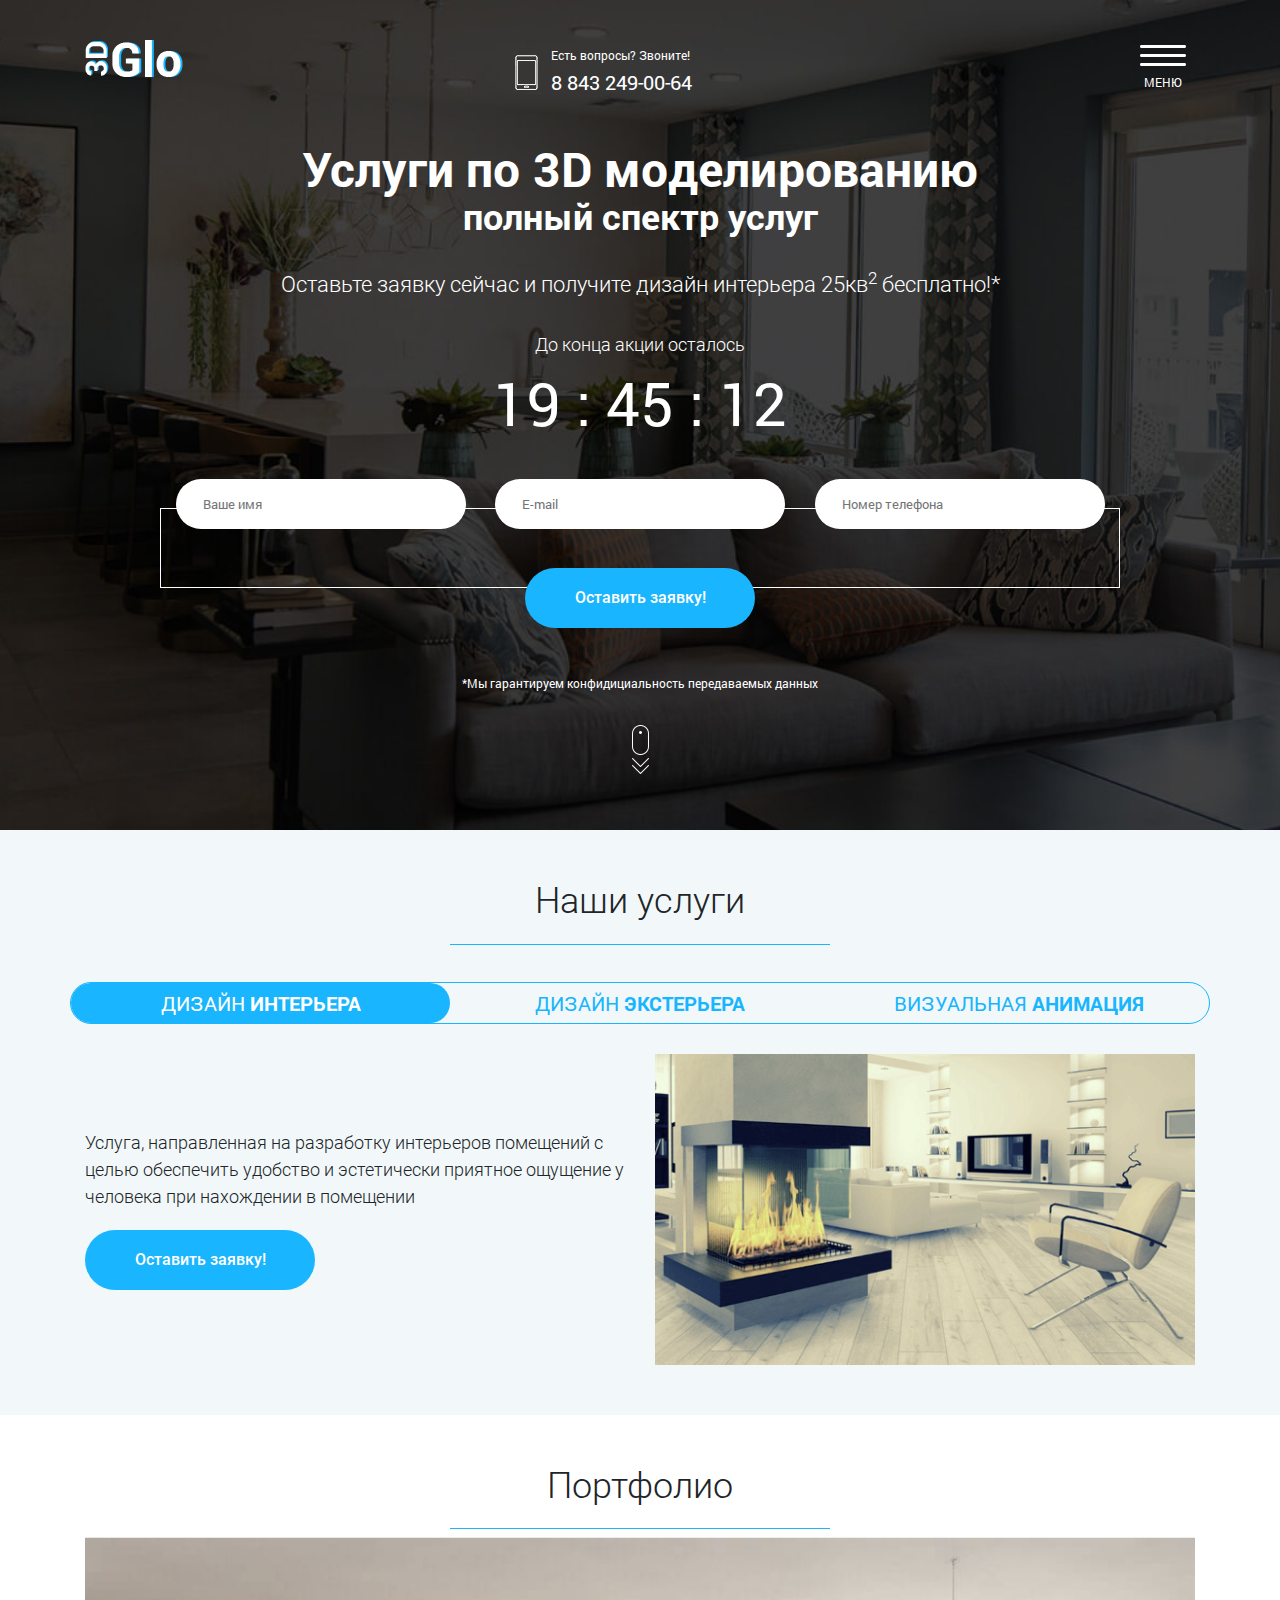
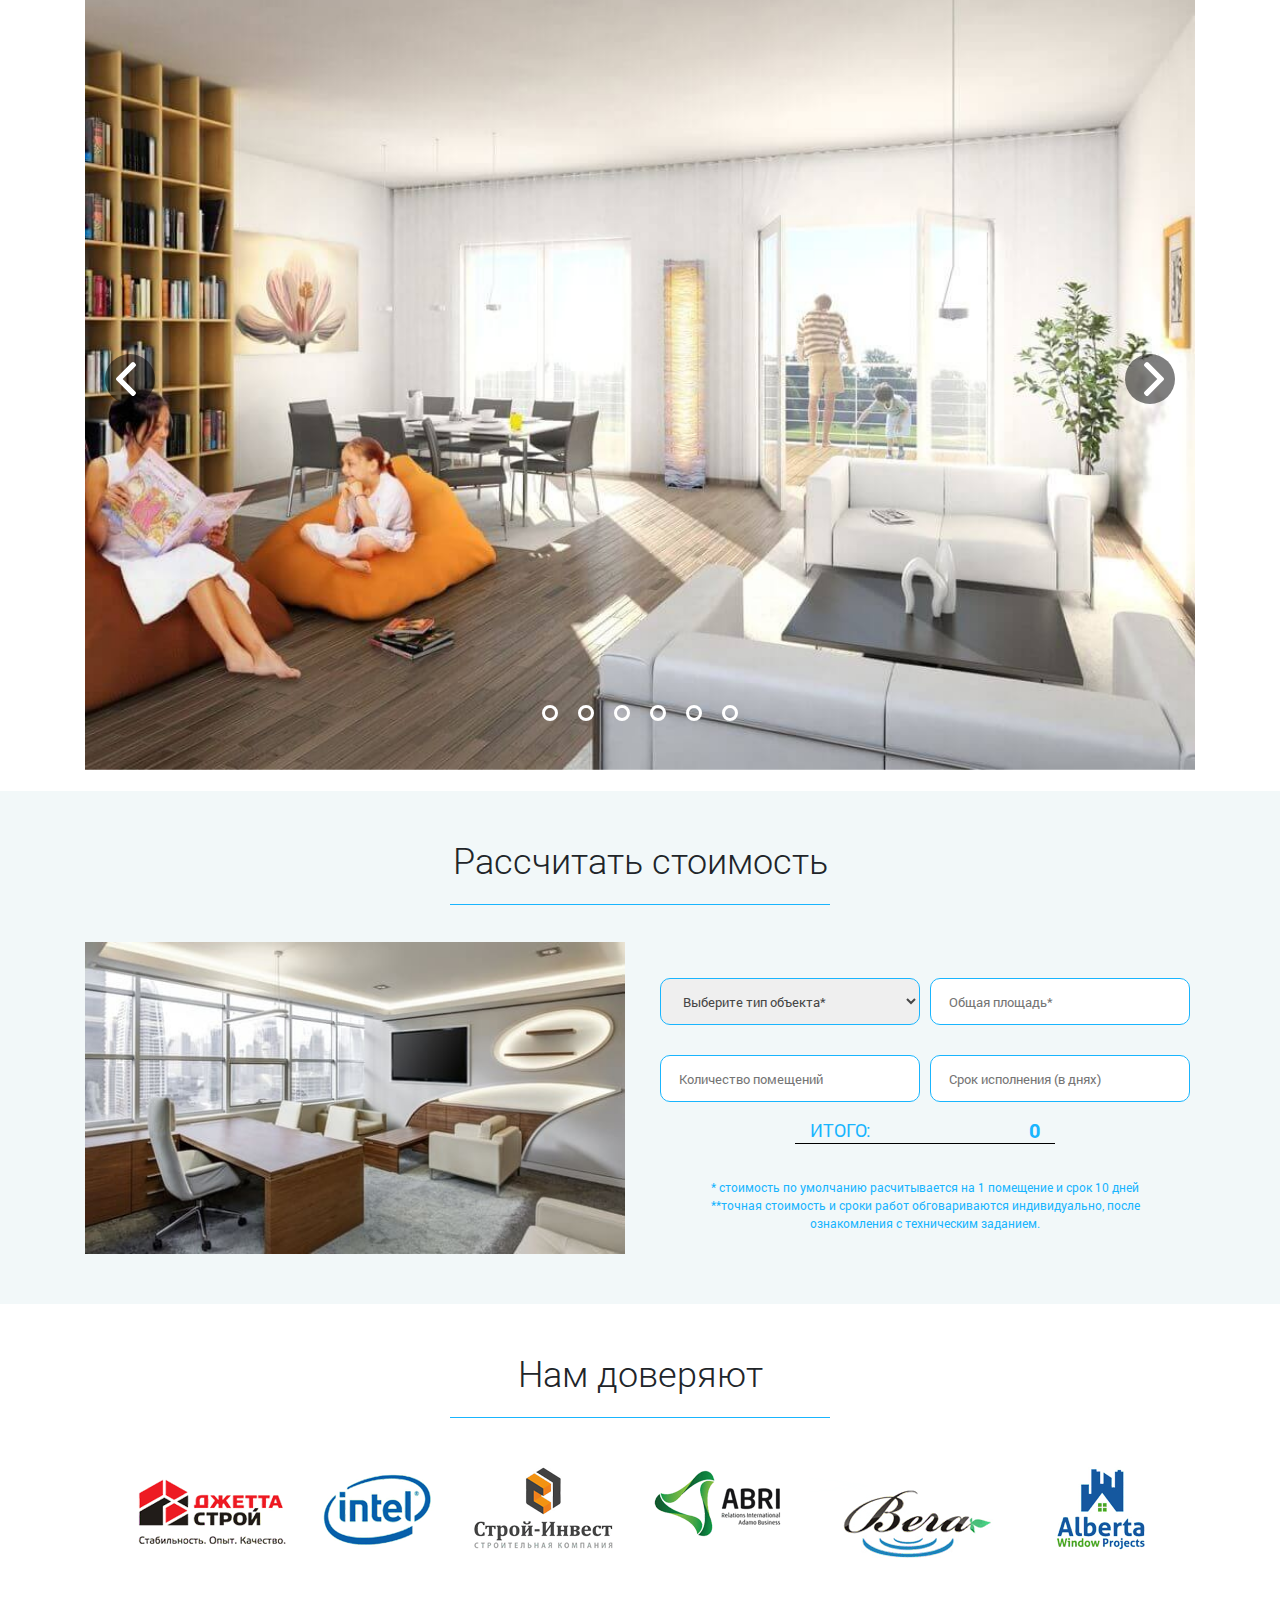
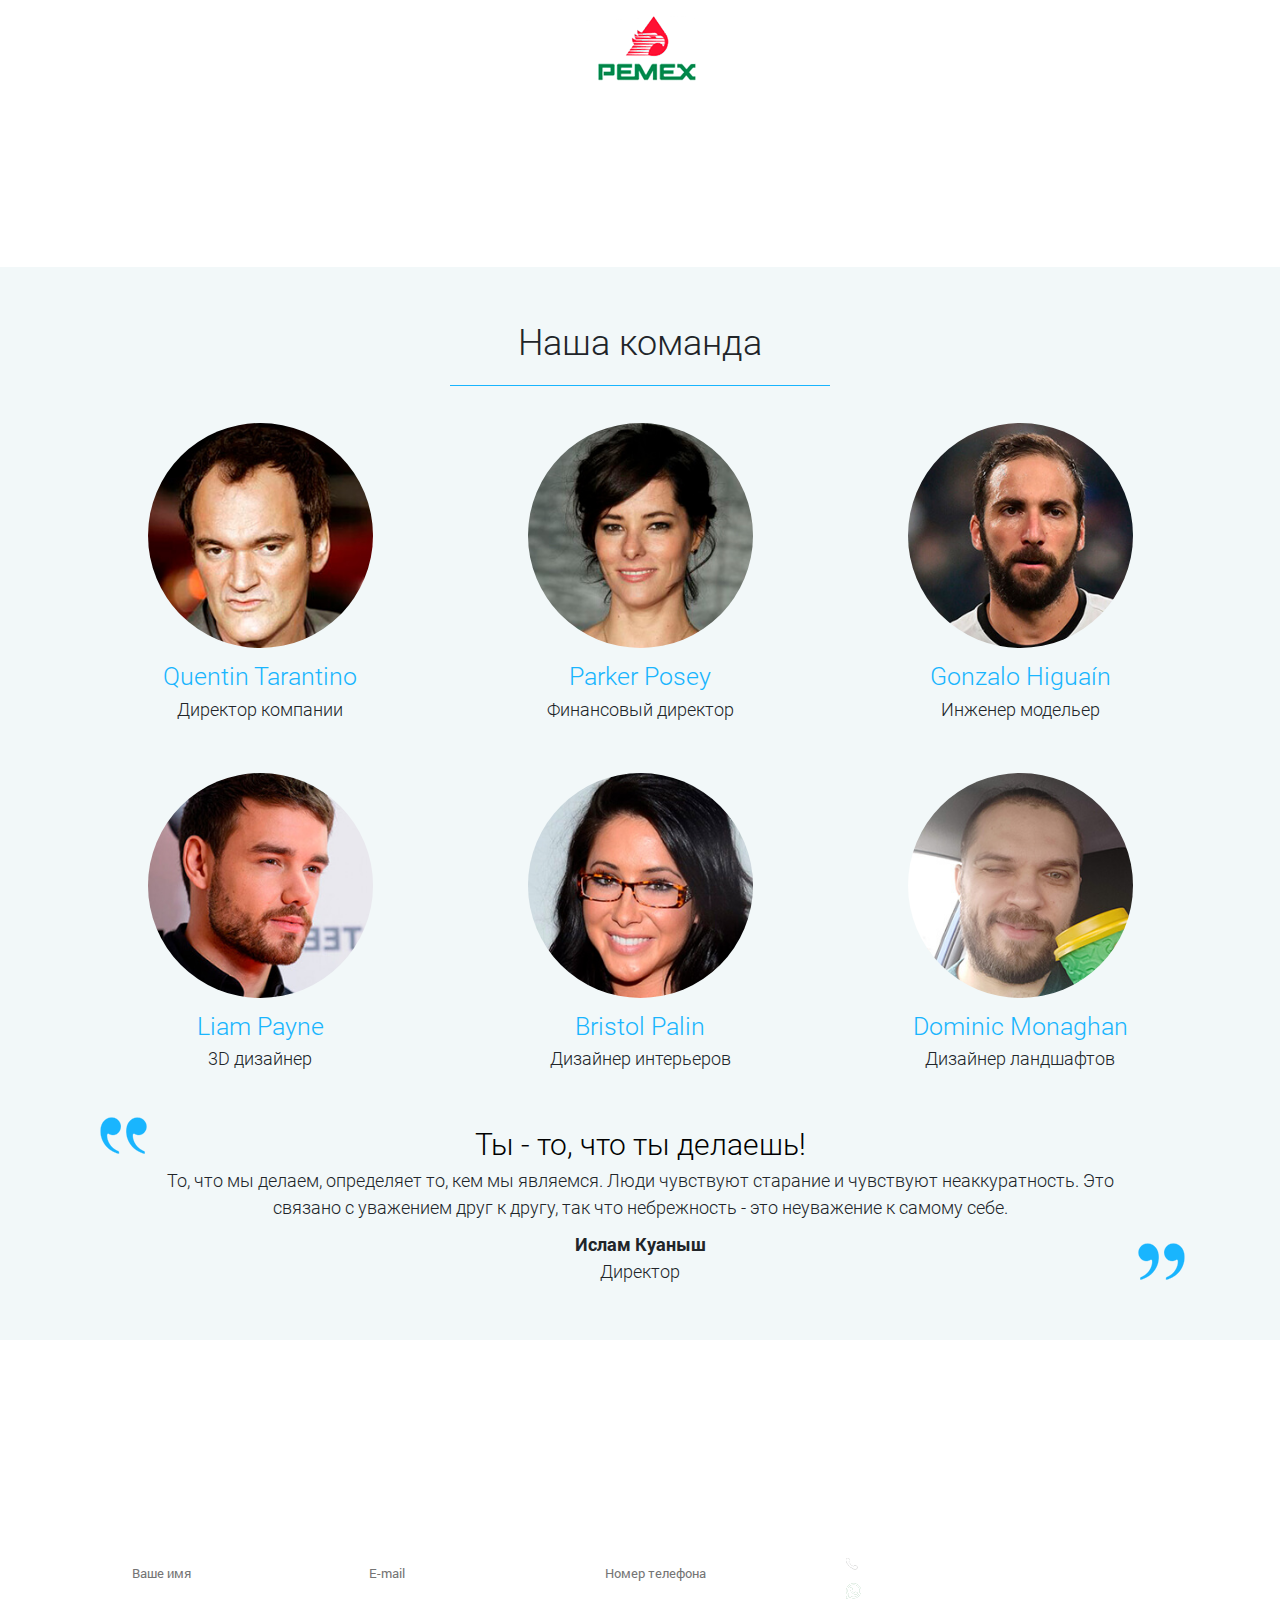
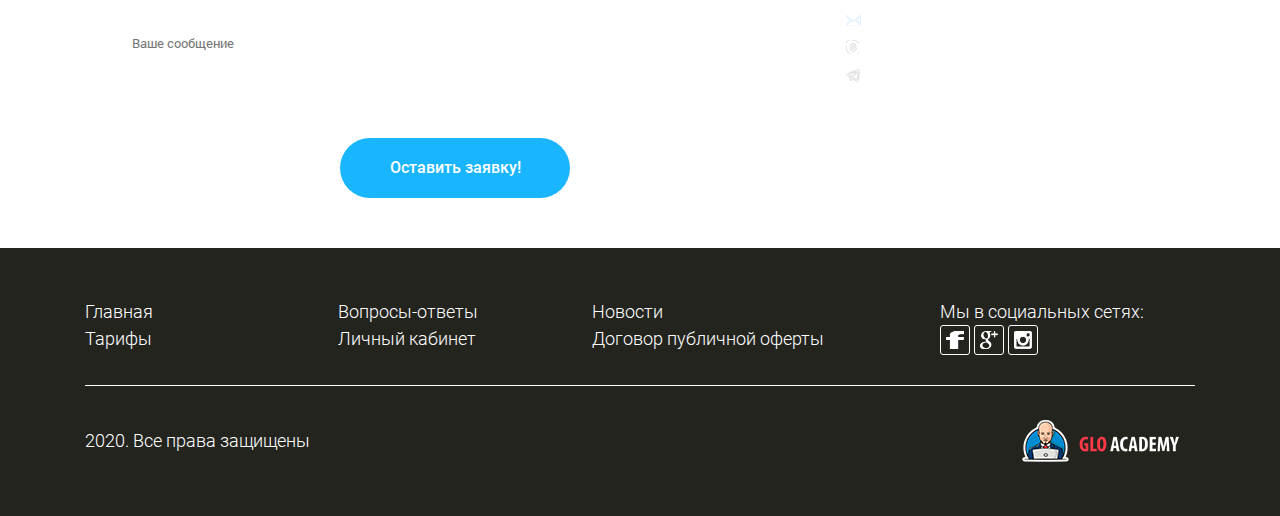
==== commit df46cc18: "lesson21" ====
--- a/3dGlo/index.html
+++ b/3dGlo/index.html
@@ -178,14 +178,6 @@
 			<li class="portfolio-item"><img src="images/portfilio/portfolio-10.jpg" alt="portfolio"></li>
 			<a href="#" class="portfolio-btn prev" id="arrow-left"></a>
 			<a href="#" class="portfolio-btn next" id="arrow-right"></a>
-			<ul class="portfolio-dots">
-				<li class="dot dot-active"></li>
-				<li class="dot"></li>
-				<li class="dot"></li>
-				<li class="dot"></li>
-				<li class="dot"></li>
-				<li class="dot"></li>
-			</ul>
 		</ul>
 	</div>
 </div>
